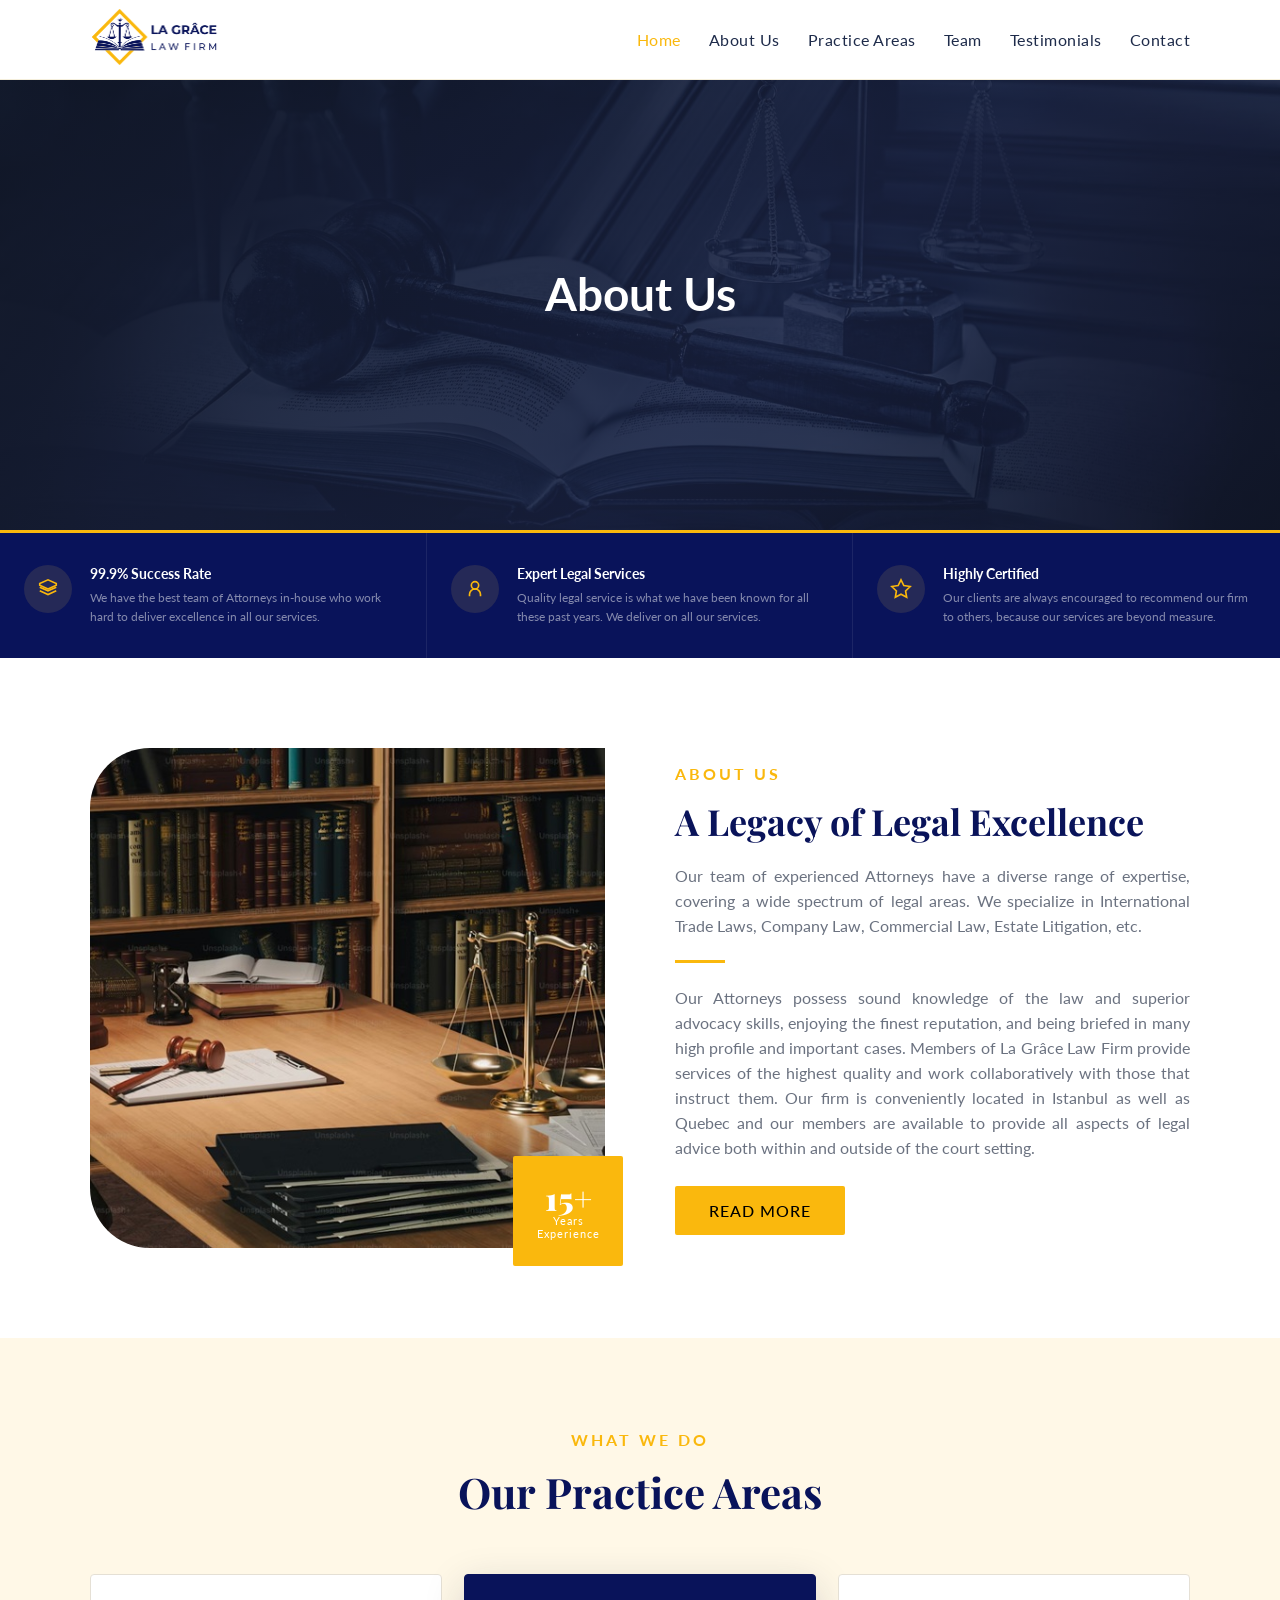
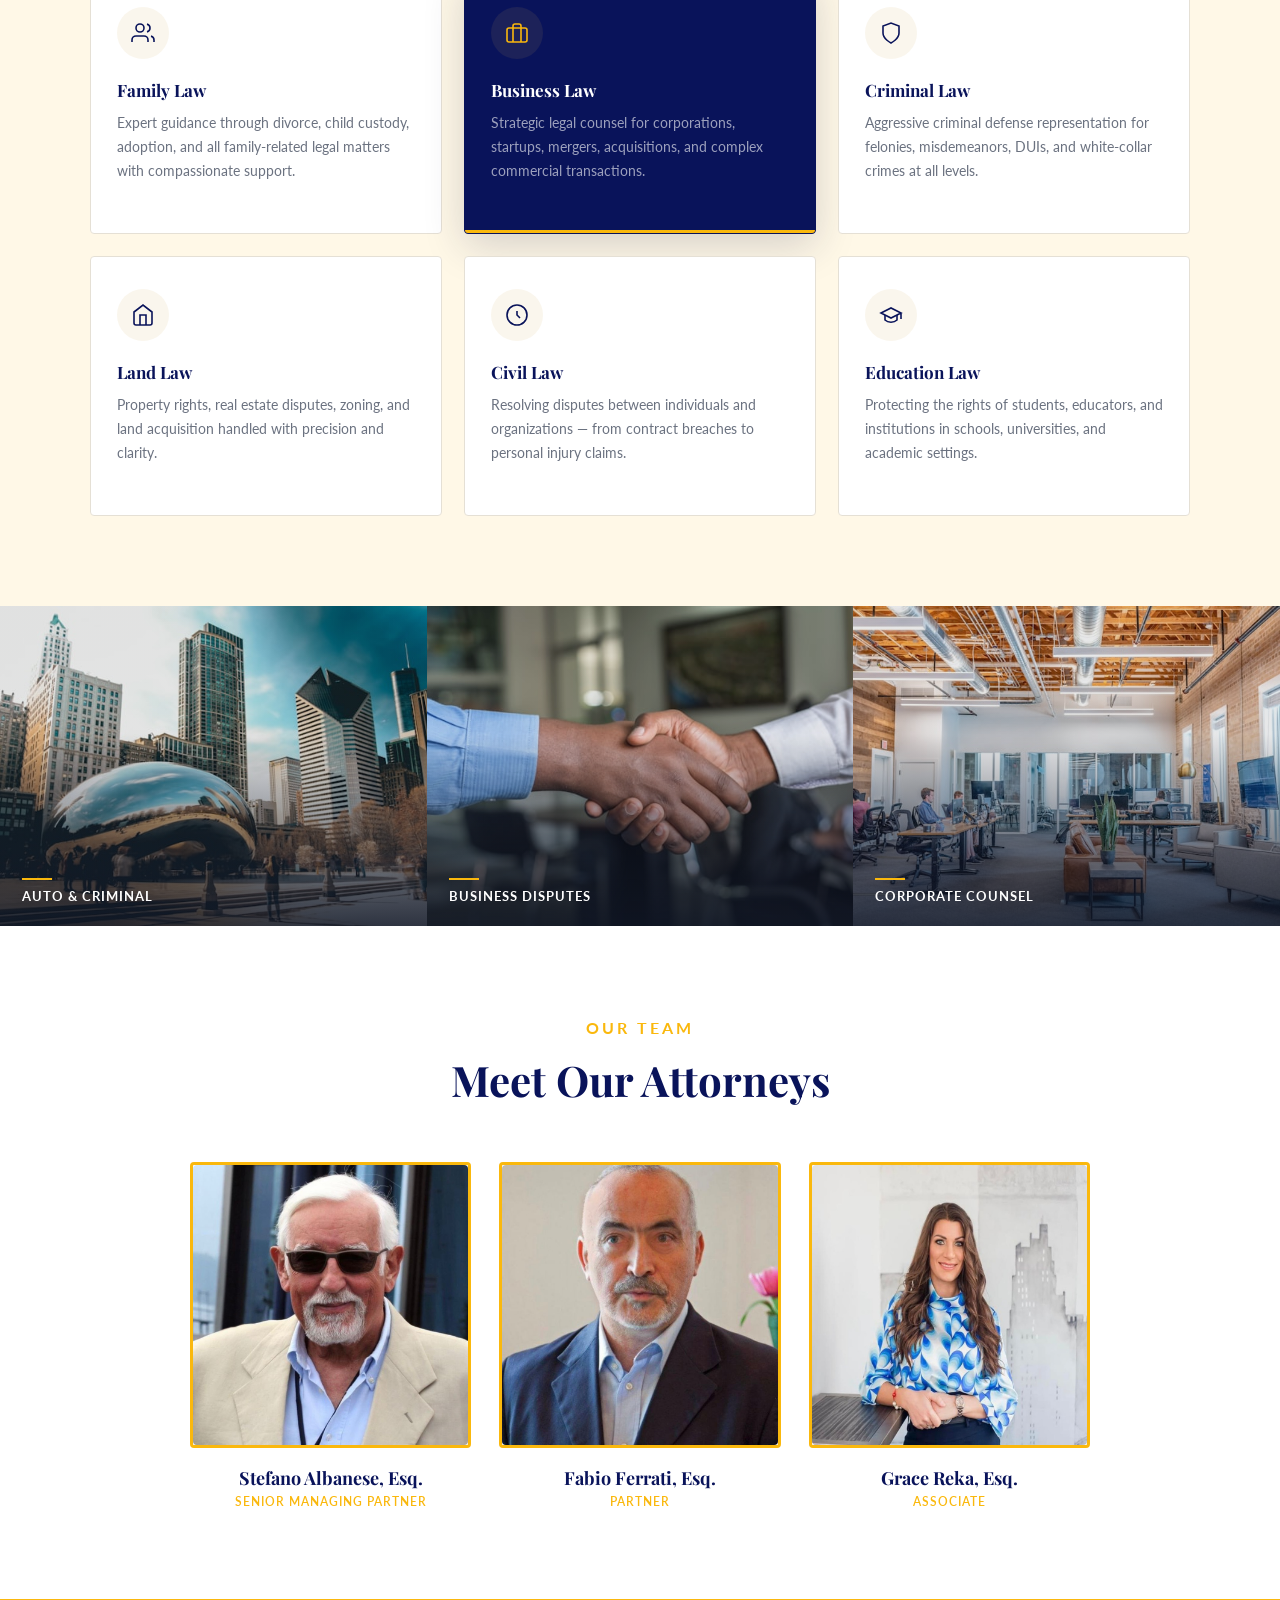
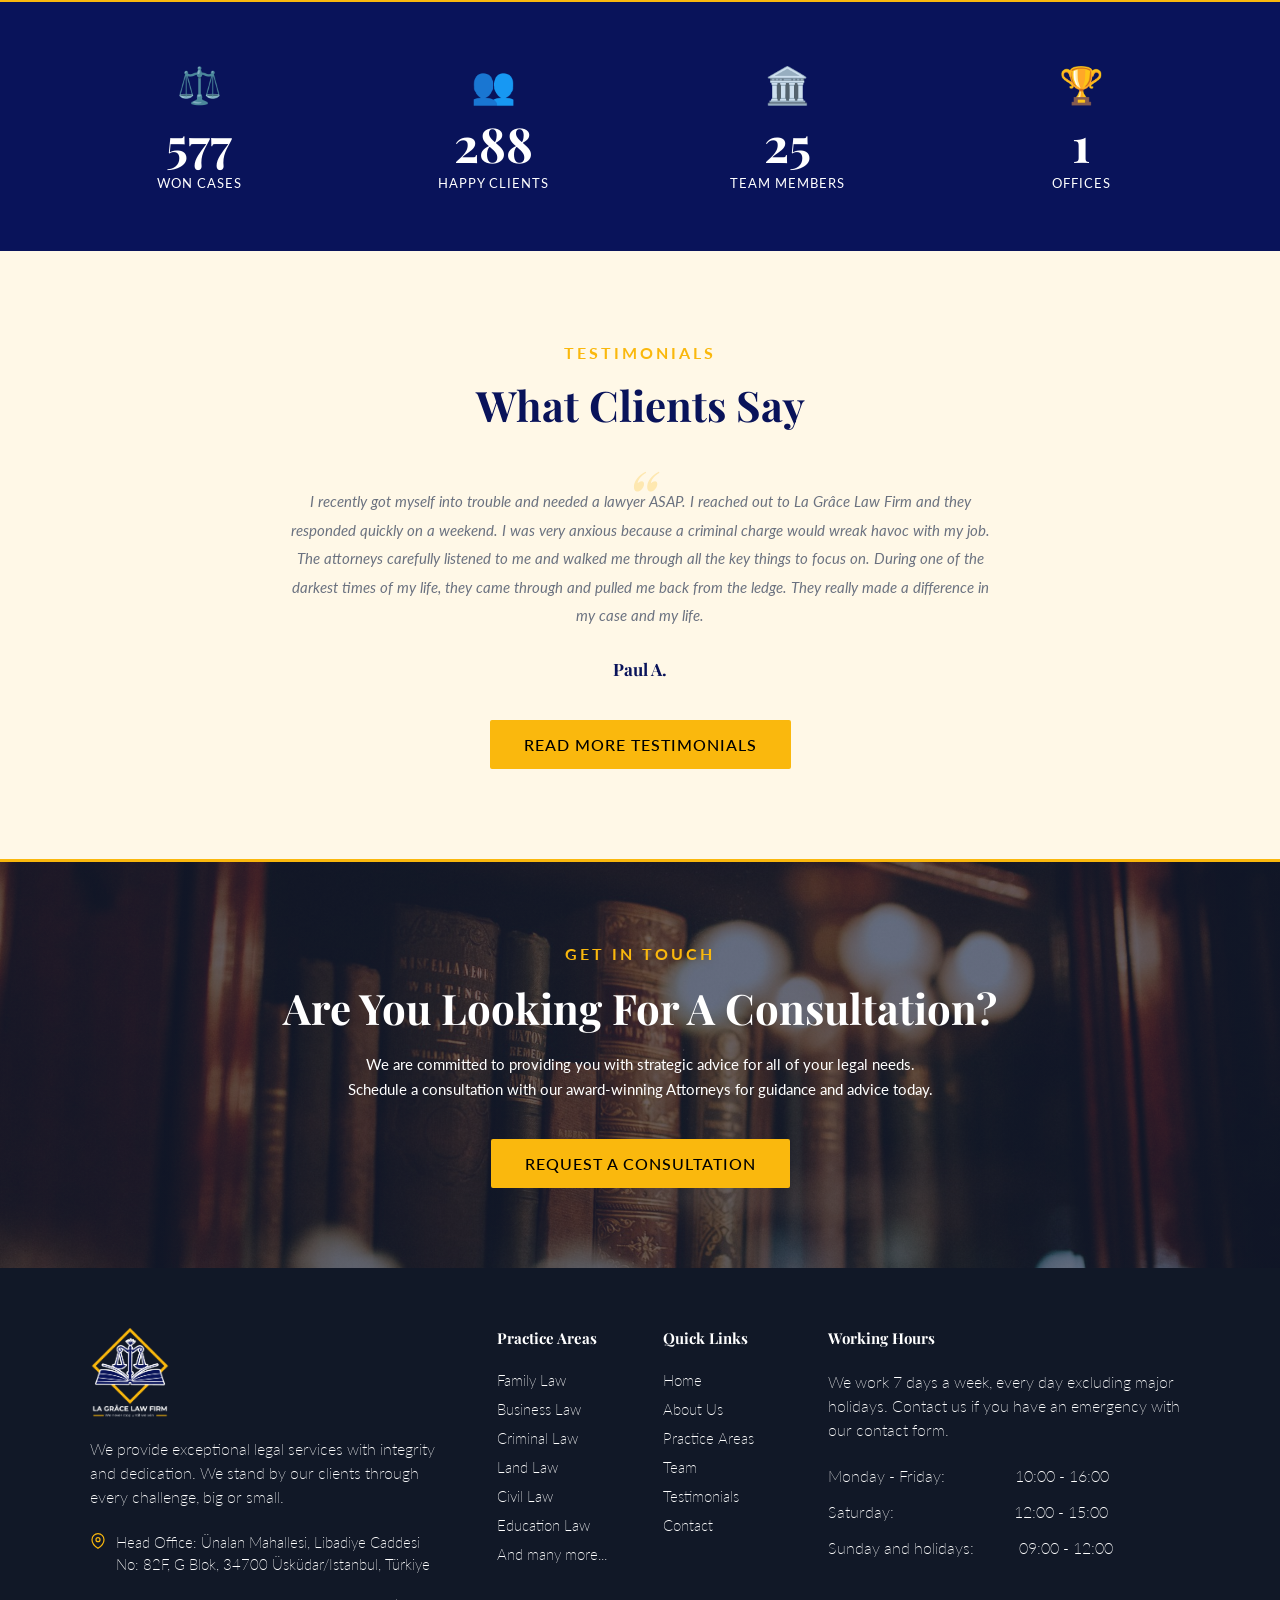
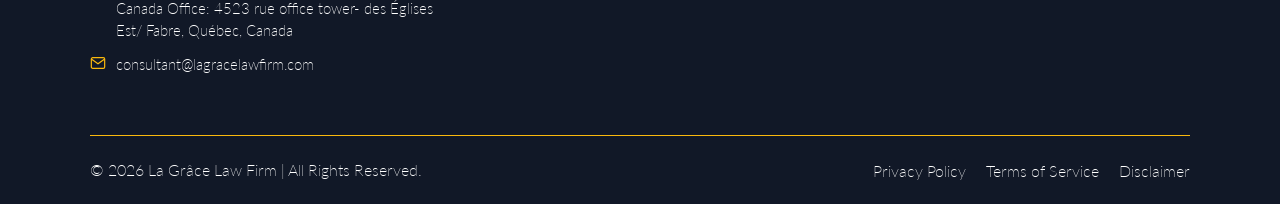
==== about-us.html @ 15c8b980 "Add hero image and title" ====
<!doctype html>
<html lang="en">
  <head>
    <meta charset="UTF-8" />
    <meta name="viewport" content="width=device-width, initial-scale=1.0" />
    <link
      href="https://fonts.googleapis.com/css2?family=Playfair+Display:wght@400;500;600;700&family=Lato:wght@300;400;600;700&display=swap"
      rel="stylesheet"
    />
    <link rel="stylesheet" href="css/style.css" />
    <link rel="icon" href="img/favicon.png" type="image/x-icon" />
    <title>La Grâce Law Firm | Homepage</title>
  </head>
  <body>
    <!-- NAVBAR -->
    <nav id="navbar">
      <div class="nav-logo">
        <img src="img/site_logo.png" alt="" />
      </div>

      <div class="nav-links" id="navLinks">
        <a href="index.html" class="active">Home</a>
        <a href="about-us.html">About Us</a>
        <a href="practice-areas.html">Practice Areas</a>
        <a href="team.html">Team</a>
        <a href="testimonials.html">Testimonials</a>
        <a href="contact.html">Contact</a>
      </div>

      <div class="hamburger" id="hamburger" onclick="toggleNav()">
        <span></span><span></span><span></span>
      </div>
    </nav>

    <!-- HERO -->
    <section class="about-us-hero">
      <div class="hero-content">
        <h1 class="about-us-hero-title">About Us</h1>
      </div>
    </section>

    <!-- STATS BAR -->
    <div class="stats-bar">
      <div class="stat-item">
        <div class="stat-icon">
          <svg viewBox="0 0 24 24">
            <path d="M3 6l9-4 9 4v2l-9 4-9-4V6z" />
            <path d="M3 14l9 4 9-4" />
            <path d="M3 10l9 4 9-4" />
          </svg>
        </div>
        <div>
          <div class="stat-title">99.9% Success Rate</div>
          <div class="stat-desc">
            We have the best team of Attorneys in-house who work hard to deliver
            excellence in all our services.
          </div>
        </div>
      </div>
      <div class="stat-item">
        <div class="stat-icon">
          <svg viewBox="0 0 24 24">
            <circle cx="12" cy="8" r="4" />
            <path d="M6 20v-2a6 6 0 0 1 12 0v2" />
          </svg>
        </div>
        <div>
          <div class="stat-title">Expert Legal Services</div>
          <div class="stat-desc">
            Quality legal service is what we have been known for all these past
            years. We deliver on all our services.
          </div>
        </div>
      </div>
      <div class="stat-item">
        <div class="stat-icon">
          <svg viewBox="0 0 24 24">
            <path
              d="M12 2l3.09 6.26L22 9.27l-5 4.87 1.18 6.88L12 17.77l-6.18 3.25L7 14.14 2 9.27l6.91-1.01L12 2z"
            />
          </svg>
        </div>
        <div>
          <div class="stat-title">Highly Certified</div>
          <div class="stat-desc">
            Our clients are always encouraged to recommend our firm to others,
            because our services are beyond measure.
          </div>
        </div>
      </div>
    </div>

    <!-- ABOUT -->
    <section class="about">
      <div class="about-inner">
        <div class="about-img-wrap">
          <div
            class="about-img"
            style="
              background-image: url(img/homepage_images/1698084059560-9a53de7b816b.jpg);
            "
          ></div>
          <div class="about-badge">
            <span class="about-badge-num">15+</span>
            <span class="about-badge-label">Years<br />Experience</span>
          </div>
        </div>
        <div class="about-text-col">
          <p class="about-pre">About Us</p>
          <h2 class="about-title">A Legacy of Legal Excellence</h2>
          <p class="about-text">
            Our team of experienced Attorneys have a diverse range of expertise,
            covering a wide spectrum of legal areas. We specialize in
            International Trade Laws, Company Law, Commercial Law, Estate
            Litigation, etc.
          </p>
          <div class="about-divider"></div>
          <p class="about-text">
            Our Attorneys possess sound knowledge of the law and superior
            advocacy skills, enjoying the finest reputation, and being briefed
            in many high profile and important cases. Members of La Grâce Law
            Firm provide services of the highest quality and work
            collaboratively with those that instruct them. Our firm is
            conveniently located in Istanbul as well as Quebec and our members
            are available to provide all aspects of legal advice both within and
            outside of the court setting.
          </p>
          <a href="about-us.html" class="btn-gold" style="margin-top: 10px"
            >Read More</a
          >
        </div>
      </div>
    </section>

    <!-- PRACTICE AREAS -->
    <section class="practice" id="practice">
      <div class="section-header">
        <p class="section-pre">What We Do</p>
        <h2 class="section-title">Our Practice Areas</h2>
      </div>
      <div class="practice-grid">
        <div class="practice-card">
          <div class="pc-icon">
            <svg viewBox="0 0 24 24">
              <path d="M17 21v-2a4 4 0 0 0-4-4H5a4 4 0 0 0-4 4v2" />
              <circle cx="9" cy="7" r="4" />
              <path d="M23 21v-2a4 4 0 0 0-3-3.87" />
              <path d="M16 3.13a4 4 0 0 1 0 7.75" />
            </svg>
          </div>
          <div class="pc-title">Family Law</div>
          <div class="pc-desc">
            Expert guidance through divorce, child custody, adoption, and all
            family-related legal matters with compassionate support.
          </div>
          <!-- <a href="#" class="pc-link">Explore →</a> -->
        </div>
        <div class="practice-card active">
          <div class="pc-icon">
            <svg viewBox="0 0 24 24">
              <rect x="2" y="7" width="20" height="14" rx="2" />
              <path d="M16 21V5a2 2 0 0 0-2-2h-4a2 2 0 0 0-2 2v16" />
            </svg>
          </div>
          <div class="pc-title">Business Law</div>
          <div class="pc-desc">
            Strategic legal counsel for corporations, startups, mergers,
            acquisitions, and complex commercial transactions.
          </div>
          <!-- <a href="#" class="pc-link">Explore →</a> -->
        </div>
        <div class="practice-card">
          <div class="pc-icon">
            <svg viewBox="0 0 24 24">
              <path d="M12 22s8-4 8-10V5l-8-3-8 3v7c0 6 8 10 8 10z" />
            </svg>
          </div>
          <div class="pc-title">Criminal Law</div>
          <div class="pc-desc">
            Aggressive criminal defense representation for felonies,
            misdemeanors, DUIs, and white-collar crimes at all levels.
          </div>
          <!-- <a href="#" class="pc-link">Explore →</a> -->
        </div>
        <div class="practice-card">
          <div class="pc-icon">
            <svg viewBox="0 0 24 24">
              <path d="M3 9l9-7 9 7v11a2 2 0 0 1-2 2H5a2 2 0 0 1-2-2z" />
              <polyline points="9 22 9 12 15 12 15 22" />
            </svg>
          </div>
          <div class="pc-title">Land Law</div>
          <div class="pc-desc">
            Property rights, real estate disputes, zoning, and land acquisition
            handled with precision and clarity.
          </div>
          <!-- <a href="#" class="pc-link">Explore →</a> -->
        </div>
        <div class="practice-card">
          <div class="pc-icon">
            <svg viewBox="0 0 24 24">
              <circle cx="12" cy="12" r="10" />
              <path d="M12 8v4l3 3" />
            </svg>
          </div>
          <div class="pc-title">Civil Law</div>
          <div class="pc-desc">
            Resolving disputes between individuals and organizations — from
            contract breaches to personal injury claims.
          </div>
          <!-- <a href="#" class="pc-link">Explore →</a> -->
        </div>
        <div class="practice-card">
          <div class="pc-icon">
            <svg viewBox="0 0 24 24">
              <path d="M22 10v6M2 10l10-5 10 5-10 5z" />
              <path d="M6 12v5c3 3 9 3 12 0v-5" />
            </svg>
          </div>
          <div class="pc-title">Education Law</div>
          <div class="pc-desc">
            Protecting the rights of students, educators, and institutions in
            schools, universities, and academic settings.
          </div>
          <!-- <a href="#" class="pc-link">Explore →</a> -->
        </div>
      </div>
    </section>

    <!-- GALLERY -->
    <div class="gallery">
      <div class="gallery-item">
        <img
          src="img/homepage_images/photo-1494522855154-9297ac14b55f.jpg"
          alt="Car Accident Case"
        />
        <div class="gallery-overlay">
          <div class="gallery-label">Auto & Criminal</div>
        </div>
      </div>
      <div class="gallery-item">
        <img
          src="img/homepage_images/photo-1521791136064-7986c2920216.jpg"
          alt="Business Law"
        />
        <div class="gallery-overlay">
          <div class="gallery-label">Business Disputes</div>
        </div>
      </div>
      <div class="gallery-item">
        <img
          src="img/homepage_images/photo-1556761175-4b46a572b786.jpg"
          alt="Corporate Law"
        />
        <div class="gallery-overlay">
          <div class="gallery-label">Corporate Counsel</div>
        </div>
      </div>
    </div>

    <!-- ATTORNEYS -->
    <section class="attorneys" id="attorneys">
      <div class="section-header">
        <p class="section-pre">Our Team</p>
        <h2 class="section-title">Meet Our Attorneys</h2>
      </div>
      <div class="attorneys-grid">
        <div class="attorney-card featured">
          <div class="attorney-img-wrap">
            <img
              class="attorney-img"
              src="img/team/Stefano Albanese.jpg"
              alt="Stefano Albanese"
            />
            <!-- <div class="attorney-overlay">
              <a href="#" class="soc-btn">f</a>
              <a href="#" class="soc-btn">in</a>
              <a href="#" class="soc-btn">tw</a>
            </div> -->
          </div>
          <div class="attorney-name">Stefano Albanese, Esq.</div>
          <div class="attorney-role">Senior Managing Partner</div>
        </div>
        <div class="attorney-card featured">
          <div class="attorney-img-wrap">
            <img
              class="attorney-img"
              src="img/team/Fabio Ferrati.jpg"
              alt="Fabio Ferrati"
            />
            <!-- <div class="attorney-overlay">
              <a href="#" class="soc-btn">f</a>
              <a href="#" class="soc-btn">in</a>
              <a href="#" class="soc-btn">tw</a>
            </div> -->
          </div>
          <div class="attorney-name">Fabio Ferrati, Esq.</div>
          <div class="attorney-role">Partner</div>
        </div>
        <div class="attorney-card featured">
          <div class="attorney-img-wrap">
            <img
              class="attorney-img"
              src="img/team/Grace Reka.jpg"
              alt="Grace Reka"
            />
            <!-- <div class="attorney-overlay">
              <a href="#" class="soc-btn">f</a>
              <a href="#" class="soc-btn">in</a>
              <a href="#" class="soc-btn">tw</a>
            </div> -->
          </div>
          <div class="attorney-name">Grace Reka, Esq.</div>
          <div class="attorney-role">Associate</div>
        </div>
      </div>
    </section>

    <!-- COUNTERS -->
    <div class="counters" id="counters">
      <div class="counter-item">
        <div class="counter-icon">⚖️</div>
        <div class="counter-num" data-target="1120">0</div>
        <div class="counter-label">Won Cases</div>
      </div>
      <div class="counter-item">
        <div class="counter-icon">👥</div>
        <div class="counter-num" data-target="570">0</div>
        <div class="counter-label">Happy Clients</div>
      </div>
      <div class="counter-item">
        <div class="counter-icon">🏛️</div>
        <div class="counter-num" data-target="50">0</div>
        <div class="counter-label">Team Members</div>
      </div>
      <div class="counter-item">
        <div class="counter-icon">🏆</div>
        <div class="counter-num" data-target="2">0</div>
        <div class="counter-label">Offices</div>
      </div>
    </div>

    <!-- TESTIMONIAL -->
    <section class="testimonial">
      <div class="testimonial-inner">
        <div class="section-header">
          <p class="section-pre">Testimonials</p>
          <h2 class="section-title">What Clients Say</h2>
        </div>
        <!-- <div class="test-avatars">
          <img
            src="https://images.unsplash.com/photo-1534528741775-53994a69daeb?w=100"
            alt=""
          />
          <img
            src="https://images.unsplash.com/photo-1507003211169-0a1dd7228f2d?w=100"
            alt=""
          />
          <img
            src="https://images.unsplash.com/photo-1573496359142-b8d87734a5a2?w=100"
            alt=""
          />
        </div> -->
        <p class="test-text">
          I recently got myself into trouble and needed a lawyer ASAP. I reached
          out to La Grâce Law Firm and they responded quickly on a weekend. I
          was very anxious because a criminal charge would wreak havoc with my
          job. The attorneys carefully listened to me and walked me through all
          the key things to focus on. During one of the darkest times of my
          life, they came through and pulled me back from the ledge. They really
          made a difference in my case and my life.
        </p>
        <div class="test-author">Paul A.</div>
        <!-- <div class="test-role">Client</div> -->
        <div class="hero-btns">
          <a href="testimonials.html" class="btn-gold"
            >Read more testimonials</a
          >
          <!-- <a href="#" class="btn-outline">Watch More</a> -->
        </div>
      </div>
    </section>

    <!-- NEWS -->
    <!-- <section class="news" id="news">
      <div class="section-header">
        <p class="section-pre">Latest</p>
        <h2 class="section-title">News Updates</h2>
      </div>
      <div class="news-grid">
        <div class="news-card">
          <div class="news-img-wrap">
            <img
              class="news-img"
              src="https://images.unsplash.com/photo-1454165804606-c3d57bc86b40?w=600"
              alt="News 1"
            />
          </div>
          <div class="news-body">
            <div class="news-cat">Business Law</div>
            <div class="news-title">We Can Achieve Anything By Hard</div>
            <div class="news-meta">April 3, 2026 &nbsp;·&nbsp; 5 min read</div>
          </div>
        </div>
        <div class="news-card">
          <div class="news-img-wrap">
            <img
              class="news-img"
              src="https://images.unsplash.com/photo-1589391886645-d51941baf7fb?w=600"
              alt="News 2"
            />
          </div>
          <div class="news-body">
            <div class="news-cat">Criminal Law</div>
            <div class="news-title">We Can Achieve Anything By Hard</div>
            <div class="news-meta">March 28, 2026 &nbsp;·&nbsp; 4 min read</div>
          </div>
        </div>
        <div class="news-card">
          <div class="news-img-wrap">
            <img
              class="news-img"
              src="https://images.unsplash.com/photo-1521791136064-7986c2920216?w=600"
              alt="News 3"
            />
          </div>
          <div class="news-body">
            <div class="news-cat">Family Law</div>
            <div class="news-title">We Can Achieve Anything By Hard</div>
            <div class="news-meta">March 20, 2026 &nbsp;·&nbsp; 6 min read</div>
          </div>
        </div>
      </div>
    </section> -->

    <!-- CTA BANNER -->
    <section class="cta-banner">
      <p class="section-pre" style="margin-bottom: 14px">Get In Touch</p>
      <h2 class="cta-title">Are You Looking For A Consultation?</h2>
      <p class="cta-sub">
        We are committed to providing you with strategic advice for all of your
        legal needs. Schedule a consultation with our award-winning Attorneys
        for guidance and advice today.
      </p>
      <a href="contact.html" class="btn-gold">Request a Consultation</a>
    </section>

    <!-- FOOTER -->
    <footer>
      <div class="footer-grid">
        <div class="footer-brand">
          <div class="footer-logo">
            <img src="img/footer-logo.png" alt="Footer Logo" />
          </div>
          <p class="footer-about">
            We provide exceptional legal services with integrity and dedication.
            We stand by our clients through every challenge, big or small.
          </p>
          <div class="footer-contact-item">
            <svg viewBox="0 0 24 24">
              <path d="M21 10c0 7-9 13-9 13s-9-6-9-13a9 9 0 0 1 18 0z" />
              <circle cx="12" cy="10" r="3" />
            </svg>
            <span
              >Head Office: Ünalan Mahallesi, Libadiye Caddesi <br />No: 82F, G
              Blok, 34700 Üsküdar/Istanbul, Türkiye
              <br />
              <br />
              Canada Office: 4523 rue office tower- des Églises <br />Est/
              Fabre, Québec, Canada
            </span>
          </div>
          <!-- <div class="footer-contact-item">
            <svg viewBox="0 0 24 24">
              <path
                d="M22 16.92v3a2 2 0 0 1-2.18 2 19.79 19.79 0 0 1-8.63-3.07A19.5 19.5 0 0 1 4.69 12a19.79 19.79 0 0 1-3.07-8.67A2 2 0 0 1 3.6 1.18h3a2 2 0 0 1 2 1.72 12.84 12.84 0 0 0 .7 2.81 2 2 0 0 1-.45 2.11L8.09 8.91a16 16 0 0 0 6 6l1.27-1.27a2 2 0 0 1 2.11-.45 12.84 12.84 0 0 0 2.81.7A2 2 0 0 1 22 16.92z"
              />
            </svg>
            <span>+1 (800) 555-LEGAL</span>
          </div> -->
          <div class="footer-contact-item">
            <svg viewBox="0 0 24 24">
              <path
                d="M4 4h16c1.1 0 2 .9 2 2v12c0 1.1-.9 2-2 2H4c-1.1 0-2-.9-2-2V6c0-1.1.9-2 2-2z"
              />
              <polyline points="22,6 12,13 2,6" />
            </svg>
            <span>consultant@lagracelawfirm.com</span>
          </div>
        </div>
        <div>
          <div class="footer-col-title">Practice Areas</div>
          <ul class="footer-links">
            <li><a href="#">Family Law</a></li>
            <li><a href="#">Business Law</a></li>
            <li><a href="#">Criminal Law</a></li>
            <li><a href="#">Land Law</a></li>
            <li><a href="#">Civil Law</a></li>
            <li><a href="#">Education Law</a></li>
            <li><a href="#">And many more...</a></li>
          </ul>
        </div>
        <div>
          <div class="footer-col-title">Quick Links</div>
          <ul class="footer-links">
            <li><a href="index.html">Home</a></li>
            <li><a href="about-us.html">About Us</a></li>
            <li><a href="practice-areas.html">Practice Areas</a></li>
            <li><a href="team.html">Team</a></li>
            <li><a href="testimonials.html">Testimonials</a></li>
            <li><a href="contact.html">Contact</a></li>
          </ul>
        </div>
        <div>
          <div class="footer-col-title">Working Hours</div>
          <p class="working-sub">
            We work 7 days a week, every day excluding major holidays. Contact
            us if you have an emergency with our contact form.
          </p>
          <div>
            <div class="working-hours1">
              <p class="working-sub">Monday - Friday:</p>
              <p class="working-sub">10:00 - 16:00</p>
            </div>
            <div class="working-hours2">
              <p class="working-sub">Saturday:</p>
              <p class="working-sub">12:00 - 15:00</p>
            </div>
            <div class="working-hours3">
              <p class="working-sub">Sunday and holidays:</p>
              <p class="working-sub">09:00 - 12:00</p>
            </div>
          </div>

          <!-- <ul class="footer-links">
            <li><a href="#">Latest Articles</a></li>
            <li><a href="#">Press Releases</a></li>
            <li><a href="#">Legal Updates</a></li>
            <li><a href="#">Case Studies</a></li>
            <li><a href="#">Newsletter</a></li>
          </ul> -->
        </div>
      </div>
      <div class="footer-bottom">
        <div class="footer-copy">
          © 2026 La Grâce Law Firm | All Rights Reserved.
        </div>
        <div class="footer-btm-links">
          <a href="#">Privacy Policy</a>
          <a href="#">Terms of Service</a>
          <a href="#">Disclaimer</a>
        </div>
      </div>
    </footer>

    <script src="js/script.js"></script>
  </body>
</html>
---- css/style.css ----
*,
*::before,
*::after {
  box-sizing: border-box;
  margin: 0;
  padding: 0;
}

:root {
  --gold: #fab80d;
  --gold-light: #d4af5a;
  --navy: #09135a;
  --navy-dark: #111827;
  --navy-mid: #1e2b4a;
  --white: #ffffff;
  --light-bg: #fff8e7;
  --text-dark: #000526;
  --text-gray: #6b7280;
  --text-light: #9ca3af;
  --border: #e5e0d5;
}

html {
  scroll-behavior: smooth;
}
body {
  font-family: "Lato", sans-serif;
  color: var(--text-dark);
  background: var(--white);
  overflow-x: hidden;
}

/* ── NAVBAR ── */
nav {
  position: sticky;
  top: 0;
  z-index: 1000;
  background: var(--white);
  display: flex;
  align-items: center;
  justify-content: space-between;
  padding: 0 7%;
  height: 80px;
  border-bottom: 1px solid rgba(201, 168, 76, 0.2);
}
.nav-logo img {
  width: 100%;
  max-width: 130px;
}
/* .nav-logo-icon {
  width: 32px;
  height: 32px;
  border-radius: 50%;
  background: var(--gold);
  display: flex;
  align-items: center;
  justify-content: center;
  font-family: "Playfair Display", serif;
  font-weight: 700;
  color: #fff;
  font-size: 14px;
} */
/* .nav-logo span {
  color: #fff;
  font-size: 18px;
  font-weight: 700;
  letter-spacing: 1px;
  font-family: "Playfair Display", serif;
} */
.nav-links {
  display: flex;
  gap: 28px;
  align-items: center;
}
.nav-links a {
  color: #1e2b4a;
  font-size: 16px;
  line-height: 24px;
  text-decoration: none;
  letter-spacing: 0.5px;
  transition: color 0.2s;
  font-weight: 400;
}
.nav-links a:hover,
.nav-links a.active {
  color: var(--gold);
}
.nav-cta {
  background: var(--gold);
  color: #fff;
  border: none;
  padding: 9px 22px;
  border-radius: 2px;
  font-size: 13px;
  font-weight: 700;
  letter-spacing: 0.8px;
  cursor: pointer;
  transition: background 0.2s;
  font-family: "Lato", sans-serif;
}
.nav-cta:hover {
  background: var(--gold-light);
}
.nav-social {
  display: flex;
  gap: 12px;
}
.nav-social a {
  color: rgba(255, 255, 255, 0.5);
  font-size: 13px;
  text-decoration: none;
  transition: color 0.2s;
}
.nav-social a:hover {
  color: var(--gold);
}
.hamburger {
  display: none;
  flex-direction: column;
  gap: 5px;
  cursor: pointer;
  padding: 4px;
}
.hamburger span {
  display: block;
  width: 22px;
  height: 2px;
  background: #000;
  border-radius: 2px;
  transition: 0.3s;
}

/* ── HERO ── */
.hero {
  position: relative;
  min-height: 88vh;
  background:
    linear-gradient(
      135deg,
      rgba(17, 24, 39, 0.88) 0%,
      rgba(26, 35, 64, 0.82) 60%,
      rgba(17, 24, 39, 0.7) 100%
    ),
    url("/img/homepage_images/photo-1589829545856-d10d557cf95f.jpg")
      center/cover no-repeat;
  display: flex;
  align-items: center;
}
.hero-content {
  max-width: 680px;
  margin: 0 auto;
  text-align: center;
  padding: 60px 5%;
  animation: fadeUp 0.9s ease both;
}
.hero-pre {
  color: var(--gold);
  font-size: 16px;
  letter-spacing: 3px;
  line-height: 24px;
  text-transform: uppercase;
  margin-bottom: 20px;
  font-weight: 700;
}
.hero-title {
  font-family: "Playfair Display", serif;
  font-size: clamp(36px, 8vw, 60px);
  line-height: 76px;
  font-weight: 700;
  color: #fff;
  margin-bottom: 22px;
}
.hero-sub {
  color: var(--white);
  font-size: 16px;
  line-height: 24px;
  margin-bottom: 36px;
}
.hero-btns {
  display: flex;
  gap: 14px;
  justify-content: center;
  flex-wrap: wrap;
}
.btn-gold {
  background: var(--gold);
  color: #000;
  padding: 13px 32px;
  font-size: 16px;
  font-weight: 500;
  letter-spacing: 1px;
  text-transform: uppercase;
  border: 2px solid var(--gold);
  cursor: pointer;
  transition: all 0.25s;
  border-radius: 2px;
  font-family: "Lato", sans-serif;
  text-decoration: none;
  display: inline-block;
}
.btn-gold:hover {
  background: transparent;
  color: var(--gold);
}
.btn-outline {
  background: transparent;
  color: #fff;
  padding: 13px 32px;
  font-size: 13px;
  font-weight: 700;
  letter-spacing: 1px;
  text-transform: uppercase;
  border: 2px solid rgba(255, 255, 255, 0.6);
  cursor: pointer;
  transition: all 0.25s;
  border-radius: 2px;
  font-family: "Lato", sans-serif;
  text-decoration: none;
  display: inline-block;
}
.btn-outline:hover {
  border-color: var(--gold);
  color: var(--gold);
}

/* -- ABOUT US HERO -- */
.about-us-hero {
  position: relative;
  min-height: 50vh;
  background:
    linear-gradient(
      135deg,
      rgba(17, 24, 39, 0.88) 0%,
      rgba(26, 35, 64, 0.82) 60%,
      rgba(17, 24, 39, 0.7) 100%
    ),
    url("/img/homepage_images/about-us-hero.jpg") center/cover no-repeat;
  display: flex;
  align-items: center;
}

.about-us-hero-title {
  font-size: 46px;
  line-height: 52px;
  font-weight: 700;
  color: #fff;
  margin-bottom: 22px;
}

/* ── HERO STATS BAR ── */
.stats-bar {
  background: var(--navy);
  display: grid;
  grid-template-columns: repeat(3, 1fr);
  border-top: 3px solid var(--gold);
}
.stat-item {
  padding: 32px 24px;
  display: flex;
  gap: 18px;
  align-items: flex-start;
  border-right: 1px solid rgba(255, 255, 255, 0.08);
}
.stat-item:last-child {
  border-right: none;
}
.stat-icon {
  width: 48px;
  height: 48px;
  background: rgba(201, 168, 76, 0.15);
  border-radius: 50%;
  display: flex;
  align-items: center;
  justify-content: center;
  flex-shrink: 0;
}
.stat-icon svg {
  width: 22px;
  height: 22px;
  stroke: var(--gold);
  fill: none;
  stroke-width: 1.8;
}
.stat-title {
  color: #fff;
  font-size: 14px;
  font-weight: 700;
  margin-bottom: 6px;
}
.stat-desc {
  color: rgba(255, 255, 255, 0.5);
  font-size: 12px;
  line-height: 1.6;
}

/* ── ABOUT / VOTE SECTION ── */
.about {
  background: #fff;
  padding: 90px 5%;
}
.about-inner {
  max-width: 1100px;
  margin: 0 auto;
  display: grid;
  grid-template-columns: 1fr 1fr;
  gap: 70px;
  align-items: center;
}
.about-img-wrap {
  position: relative;
}
.about-img {
  width: 100%;
  background: url(/img/homepage_images/1698084059560-9a53de7b816b.jpg)
    center/cover no-repeat;
  height: 500px;
  border-radius: 60px 0px 60px 60px;
}
.about-badge {
  position: absolute;
  bottom: -18px;
  right: -18px;
  width: 110px;
  height: 110px;
  background: var(--gold);
  border-radius: 2px;
  display: flex;
  flex-direction: column;
  align-items: center;
  justify-content: center;
  color: #fff;
}
.about-badge-num {
  font-size: 32px;
  font-weight: 900;
  font-family: "Playfair Display", serif;
  line-height: 1;
}
.about-badge-label {
  font-size: 11px;
  letter-spacing: 1px;
  text-align: center;
}
.about-pre {
  color: var(--gold);
  font-size: 16px;
  line-height: 24px;
  letter-spacing: 3px;
  text-transform: uppercase;
  font-weight: 700;
  margin-bottom: 14px;
}
.about-title {
  font-family: "Playfair Display", serif;
  font-size: 36px;
  font-weight: 700;
  color: var(--navy);
  margin-bottom: 20px;
  line-height: 1.2;
}
.about-text {
  color: var(--text-gray);
  font-size: 16px;
  line-height: 25px;
  text-align: justify;
  margin-bottom: 16px;
}
.about-divider {
  width: 50px;
  height: 3px;
  background: var(--gold);
  margin: 22px 0;
}

/* ── PRACTICE AREAS ── */
.practice {
  background: var(--light-bg);
  padding: 90px 5%;
}
.section-header {
  text-align: center;
  margin-bottom: 54px;
}
.section-pre {
  color: var(--gold);
  font-size: 16px;
  line-height: 24px;
  letter-spacing: 3px;
  text-transform: uppercase;
  font-weight: 700;
  margin-bottom: 12px;
}
.section-title {
  font-family: "Playfair Display", serif;
  font-size: clamp(28px, 4vw, 42px);
  font-weight: 700;
  color: var(--navy);
}
.practice-grid {
  max-width: 1100px;
  margin: 0 auto;
  display: grid;
  grid-template-columns: repeat(3, 1fr);
  gap: 22px;
}
.practice-card {
  background: #fff;
  border-radius: 4px;
  padding: 32px 26px;
  border: 1px solid var(--border);
  transition: all 0.3s;
  cursor: pointer;
  position: relative;
  overflow: hidden;
}
.practice-card::before {
  content: "";
  position: absolute;
  bottom: 0;
  left: 0;
  width: 100%;
  height: 3px;
  background: var(--gold);
  transform: scaleX(0);
  transition: transform 0.3s;
  transform-origin: left;
}
.practice-card:hover::before,
.practice-card.active::before {
  transform: scaleX(1);
}
.practice-card:hover,
.practice-card.active {
  background: var(--navy);
  border-color: var(--navy);
  box-shadow: 0 12px 40px rgba(26, 35, 64, 0.18);
  transform: translateY(-4px);
}
.practice-card:hover .pc-title,
.practice-card.active .pc-title {
  color: #fff;
}
.practice-card:hover .pc-desc,
.practice-card.active .pc-desc {
  color: rgba(255, 255, 255, 0.6);
}
.practice-card:hover .pc-icon svg,
.practice-card.active .pc-icon svg {
  stroke: var(--gold);
}
.practice-card:hover .pc-link,
.practice-card.active .pc-link {
  color: var(--gold);
}
.pc-icon {
  width: 52px;
  height: 52px;
  background: rgba(201, 168, 76, 0.1);
  border-radius: 50%;
  display: flex;
  align-items: center;
  justify-content: center;
  margin-bottom: 20px;
}
.pc-icon svg {
  width: 24px;
  height: 24px;
  stroke: var(--navy);
  fill: none;
  stroke-width: 1.6;
  transition: stroke 0.3s;
}
.pc-title {
  font-family: "Playfair Display", serif;
  font-size: 17px;
  font-weight: 700;
  color: var(--navy);
  margin-bottom: 10px;
  transition: color 0.3s;
}
.pc-desc {
  color: var(--text-gray);
  font-size: 14px;
  line-height: 24px;
  margin-bottom: 18px;
  transition: color 0.3s;
}
.pc-link {
  color: var(--gold);
  font-size: 12px;
  font-weight: 700;
  letter-spacing: 1px;
  text-transform: uppercase;
  text-decoration: none;
}

/* ── CASE GALLERY ── */
.gallery {
  display: grid;
  grid-template-columns: repeat(3, 1fr);
  max-height: 320px;
}
.gallery-item {
  position: relative;
  overflow: hidden;
  cursor: pointer;
  height: 320px;
}
.gallery-item img {
  width: 100%;
  height: 100%;
  object-fit: cover;
  transition: transform 0.4s;
  display: block;
}
.gallery-item:hover img {
  transform: scale(1.06);
}
.gallery-overlay {
  position: absolute;
  inset: 0;
  background: linear-gradient(
    to top,
    rgba(17, 24, 39, 0.85) 0%,
    rgba(17, 24, 39, 0.1) 60%
  );
  display: flex;
  align-items: flex-end;
  padding: 22px;
}
.gallery-label {
  color: #fff;
  font-size: 13px;
  font-weight: 700;
  letter-spacing: 1px;
  text-transform: uppercase;
}
.gallery-label::before {
  content: "";
  display: block;
  width: 30px;
  height: 2px;
  background: var(--gold);
  margin-bottom: 8px;
}

/* ── ATTORNEYS ── */
.attorneys {
  padding: 90px 5%;
  background: #fff;
}
.attorneys-grid {
  max-width: 900px;
  margin: 0 auto;
  display: grid;
  grid-template-columns: repeat(3, 1fr);
  gap: 28px;
}
.attorney-card {
  text-align: center;
  cursor: pointer;
}
.attorney-img-wrap {
  position: relative;
  overflow: hidden;
  border-radius: 4px;
  margin-bottom: 18px;
}
.attorney-img {
  width: 100%;
  height: 280px;
  object-fit: cover;
  display: block;
  transition: transform 0.4s;
  border-radius: 4px;
}
.attorney-card:hover .attorney-img {
  transform: scale(1.05);
}
/* .attorney-overlay {
  position: absolute;
  inset: 0;
  background: linear-gradient(
    to top,
    rgba(26, 35, 64, 0.7) 0%,
    transparent 60%
  );
  opacity: 0;
  transition: opacity 0.3s;
  display: flex;
  align-items: flex-end;
  justify-content: center;
  padding-bottom: 18px;
  gap: 12px;
} */
.attorney-card:hover .attorney-overlay {
  opacity: 1;
}
.soc-btn {
  width: 34px;
  height: 34px;
  border-radius: 50%;
  background: var(--gold);
  display: flex;
  align-items: center;
  justify-content: center;
  color: #fff;
  font-size: 13px;
  text-decoration: none;
  transition: background 0.2s;
}
.soc-btn:hover {
  background: #fff;
  color: var(--navy);
}
.attorney-name {
  font-family: "Playfair Display", serif;
  font-size: 18px;
  font-weight: 700;
  color: var(--navy);
  margin-bottom: 4px;
}
.attorney-role {
  color: var(--gold);
  font-size: 12px;
  letter-spacing: 1px;
  text-transform: uppercase;
  font-weight: 600;
}
.attorney-card.featured .attorney-name {
  color: var(--navy);
}
.attorney-card.featured .attorney-img-wrap {
  border: 3px solid var(--gold);
}

/* ── COUNTERS ── */
.counters {
  background: var(--navy);
  padding: 60px 5%;
  display: grid;
  grid-template-columns: repeat(4, 1fr);
  gap: 24px;
  text-align: center;
  border-top: 3px solid var(--gold);
}
.counter-item {
}
.counter-icon {
  font-size: 36px;
  color: var(--gold);
  margin-bottom: 12px;
}
.counter-num {
  font-family: "Playfair Display", serif;
  font-size: 48px;
  font-weight: 700;
  color: #fff;
  line-height: 1;
  margin-bottom: 8px;
}
.counter-label {
  color: var(--white);
  font-size: 13px;
  letter-spacing: 1px;
  text-transform: uppercase;
}

/* ── TESTIMONIAL ── */
.testimonial {
  padding: 90px 5%;
  background: var(--light-bg);
}
.testimonial-inner {
  max-width: 700px;
  margin: 0 auto;
  text-align: center;
}
.test-avatars {
  display: flex;
  justify-content: center;
  margin-bottom: 28px;
}
.test-avatars img {
  width: 52px;
  height: 52px;
  border-radius: 50%;
  border: 3px solid #fff;
  object-fit: cover;
  margin: 0 -8px;
}
.test-text {
  color: var(--text-gray);
  font-size: 15px;
  line-height: 1.9;
  font-style: italic;
  margin-bottom: 28px;
  position: relative;
}
.test-text::before {
  content: "\201C";
  font-family: "Playfair Display", serif;
  font-size: 80px;
  color: var(--gold);
  opacity: 0.25;
  position: absolute;
  top: -30px;
  left: 50%;
  transform: translateX(-50%);
  line-height: 1;
}
.test-author {
  font-family: "Playfair Display", serif;
  font-size: 17px;
  font-weight: 700;
  color: var(--navy);
  padding-bottom: 40px;
}
.test-role {
  color: var(--gold);
  font-size: 12px;
  letter-spacing: 1px;
  text-transform: uppercase;
}

/* ── NEWS ── */
/* .news {
  padding: 90px 5%;
  background: #fff;
}
.news-grid {
  max-width: 1100px;
  margin: 0 auto;
  display: grid;
  grid-template-columns: repeat(3, 1fr);
  gap: 28px;
}
.news-card {
  border-radius: 4px;
  overflow: hidden;
  border: 1px solid var(--border);
  transition: box-shadow 0.3s;
}
.news-card:hover {
  box-shadow: 0 10px 40px rgba(26, 35, 64, 0.12);
}
.news-img {
  width: 100%;
  height: 200px;
  object-fit: cover;
  display: block;
  transition: transform 0.4s;
}
.news-card:hover .news-img {
  transform: scale(1.04);
}
.news-img-wrap {
  overflow: hidden;
}
.news-body {
  padding: 22px 20px;
}
.news-cat {
  color: var(--gold);
  font-size: 11px;
  font-weight: 700;
  letter-spacing: 2px;
  text-transform: uppercase;
  margin-bottom: 10px;
}
.news-title {
  font-family: "Playfair Display", serif;
  font-size: 16px;
  font-weight: 700;
  color: var(--navy);
  margin-bottom: 10px;
  line-height: 1.4;
}
.news-meta {
  color: var(--text-light);
  font-size: 12px;
} */

/* ── CTA BANNER ── */
.cta-banner {
  background:
    linear-gradient(
      135deg,
      rgba(17, 24, 39, 0.92) 0%,
      rgba(26, 35, 64, 0.6) 0%
    ),
    url("/img/homepage_images/photo-137682609173902hg.jpg") center/cover
      no-repeat;
  padding: 80px 5%;
  text-align: center;
  border-top: 3px solid var(--gold);
}
.cta-title {
  font-family: "Playfair Display", serif;
  font-size: clamp(26px, 4vw, 42px);
  font-weight: 700;
  color: #fff;
  margin-bottom: 16px;
}
.cta-sub {
  color: var(--white);
  font-size: 15px;
  line-height: 1.7;
  max-width: 590px;
  margin: 0 auto 36px;
}

/* ── FOOTER ── */
footer {
  background: var(--navy-dark);
  padding: 60px 5% 0;
}
.footer-grid {
  max-width: 1100px;
  margin: 0 auto;
  display: grid;
  grid-template-columns: 3fr 1fr 1fr 3fr;
  gap: 45px;
  padding-bottom: 48px;
  border-bottom: 1.3px solid var(--gold);
}
.footer-brand {
}
.footer-logo img {
  width: 100%;
  max-width: 80px;
  display: flex;
  align-items: center;
  gap: 8px;
  margin-bottom: 18px;
}
/* .footer-logo-icon {
  width: 34px;
  height: 34px;
  border-radius: 50%;
  background: var(--gold);
  display: flex;
  align-items: center;
  justify-content: center;
  font-family: "Playfair Display", serif;
  font-weight: 700;
  color: #fff;
  font-size: 14px;
} */
/* .footer-logo span {
  color: #fff;
  font-size: 18px;
  font-weight: 700;
  font-family: "Playfair Display", serif;
} */
.footer-about {
  color: var(--white);
  font-size: 16px;
  line-height: 24px;
  margin-bottom: 22px;
  font-weight: 200;
}
.footer-contact-item {
  display: flex;
  gap: 10px;
  align-items: flex-start;
  margin-bottom: 12px;
}
.footer-contact-item svg {
  width: 16px;
  height: 16px;
  stroke: var(--gold);
  fill: none;
  stroke-width: 1.8;
  flex-shrink: 0;
  margin-top: 2px;
}
.footer-contact-item span {
  color: var(--white);
  font-size: 15px;
  line-height: 22px;
  font-weight: 200;
}
.footer-col-title {
  color: #fff;
  font-size: 15px;
  font-weight: 700;
  font-family: "Playfair Display", serif;
  margin-bottom: 22px;
}
.working-sub {
  color: var(--white);
  font-size: 16px;
  line-height: 24px;
  font-weight: 200;
}
.working-hours1 {
  display: flex;
  gap: 70px;
  padding-top: 22px;
}
.working-hours2 {
  display: flex;
  gap: 120px;
  padding-top: 12px;
}
.working-hours3 {
  display: flex;
  gap: 45px;
  padding-top: 12px;
}
.footer-links {
  list-style: none;
}
.footer-links li {
  margin-bottom: 10px;
}
.footer-links a {
  color: var(--white);
  font-size: 15px;
  text-decoration: none;
  transition: color 0.2s;
  font-weight: 200;
}
.footer-links a:hover {
  color: var(--gold);
}
.footer-bottom {
  max-width: 1100px;
  margin: 0 auto;
  padding: 22px 0;
  display: flex;
  justify-content: space-between;
  align-items: center;
  flex-wrap: wrap;
  gap: 12px;
}
.footer-copy {
  color: var(--white);
  font-size: 16px;
  line-height: 24px;
  font-weight: 200;
}
.footer-btm-links {
  display: flex;
  gap: 20px;
}
.footer-btm-links a {
  color: var(--white);
  font-size: 16px;
  font-weight: 200;
  text-decoration: none;
  transition: color 0.2s;
}
.footer-btm-links a:hover {
  color: var(--gold);
}

/* ── ANIMATIONS ── */
@keyframes fadeUp {
  from {
    opacity: 0;
    transform: translateY(30px);
  }
  to {
    opacity: 1;
    transform: translateY(0);
  }
}

/* ── RESPONSIVE ── */
@media (max-width: 1024px) {
  .counters {
    grid-template-columns: repeat(2, 1fr);
  }
  .footer-grid {
    grid-template-columns: 1fr 1fr;
  }
}

@media (max-width: 768px) {
  .nav-links,
  .nav-cta,
  .nav-social {
    display: none;
  }
  .hamburger {
    display: flex;
  }
  nav.open .nav-links {
    display: flex;
    flex-direction: column;
    position: absolute;
    top: 80px;
    left: 0;
    right: 0;
    background: var(--navy);
    padding: 20px 5%;
    gap: 18px;
  }
  .nav-links a {
    color: #fff;
  }
  nav.open .nav-cta {
    display: block;
    margin: 0 5% 16px;
    text-align: center;
  }
  .hero-title {
    line-height: 75px;
  }
  .stats-bar {
    grid-template-columns: 1fr;
  }
  .stat-item {
    border-right: none;
    border-bottom: 1px solid rgba(255, 255, 255, 0.08);
  }
  .about-inner {
    grid-template-columns: 1fr;
    gap: 40px;
  }
  .about-img {
    height: 500px;
  }
  .about-badge {
    right: 0;
  }
  .practice-grid {
    grid-template-columns: 1fr 1fr;
  }
  .gallery {
    grid-template-columns: 1fr;
    max-height: none;
  }
  .gallery-item {
    height: 220px;
  }
  .attorneys-grid {
    grid-template-columns: 1fr 1fr;
  }
  .news-grid {
    grid-template-columns: 1fr;
  }
  .footer-grid {
    grid-template-columns: 1fr;
    gap: 32px;
  }
  .footer-bottom {
    flex-direction: column;
    text-align: center;
  }
}

@media (max-width: 480px) {
  .hero-title {
    line-height: 55px;
  }
  .hero-sub {
    font-size: 15px;
  }
  .about-img {
    height: 500px;
  }
  .about-title {
    font-size: 32px;
    line-height: 40px;
  }
  .practice-grid {
    grid-template-columns: 1fr;
  }
  .attorneys-grid {
    grid-template-columns: 1fr;
  }
  .counters {
    grid-template-columns: repeat(2, 1fr);
  }
  .hero-btns {
    flex-direction: column;
    align-items: center;
  }
}

/* ── COUNTER ANIMATION ── */
.counter-num {
  transition: all 0.3s;
}
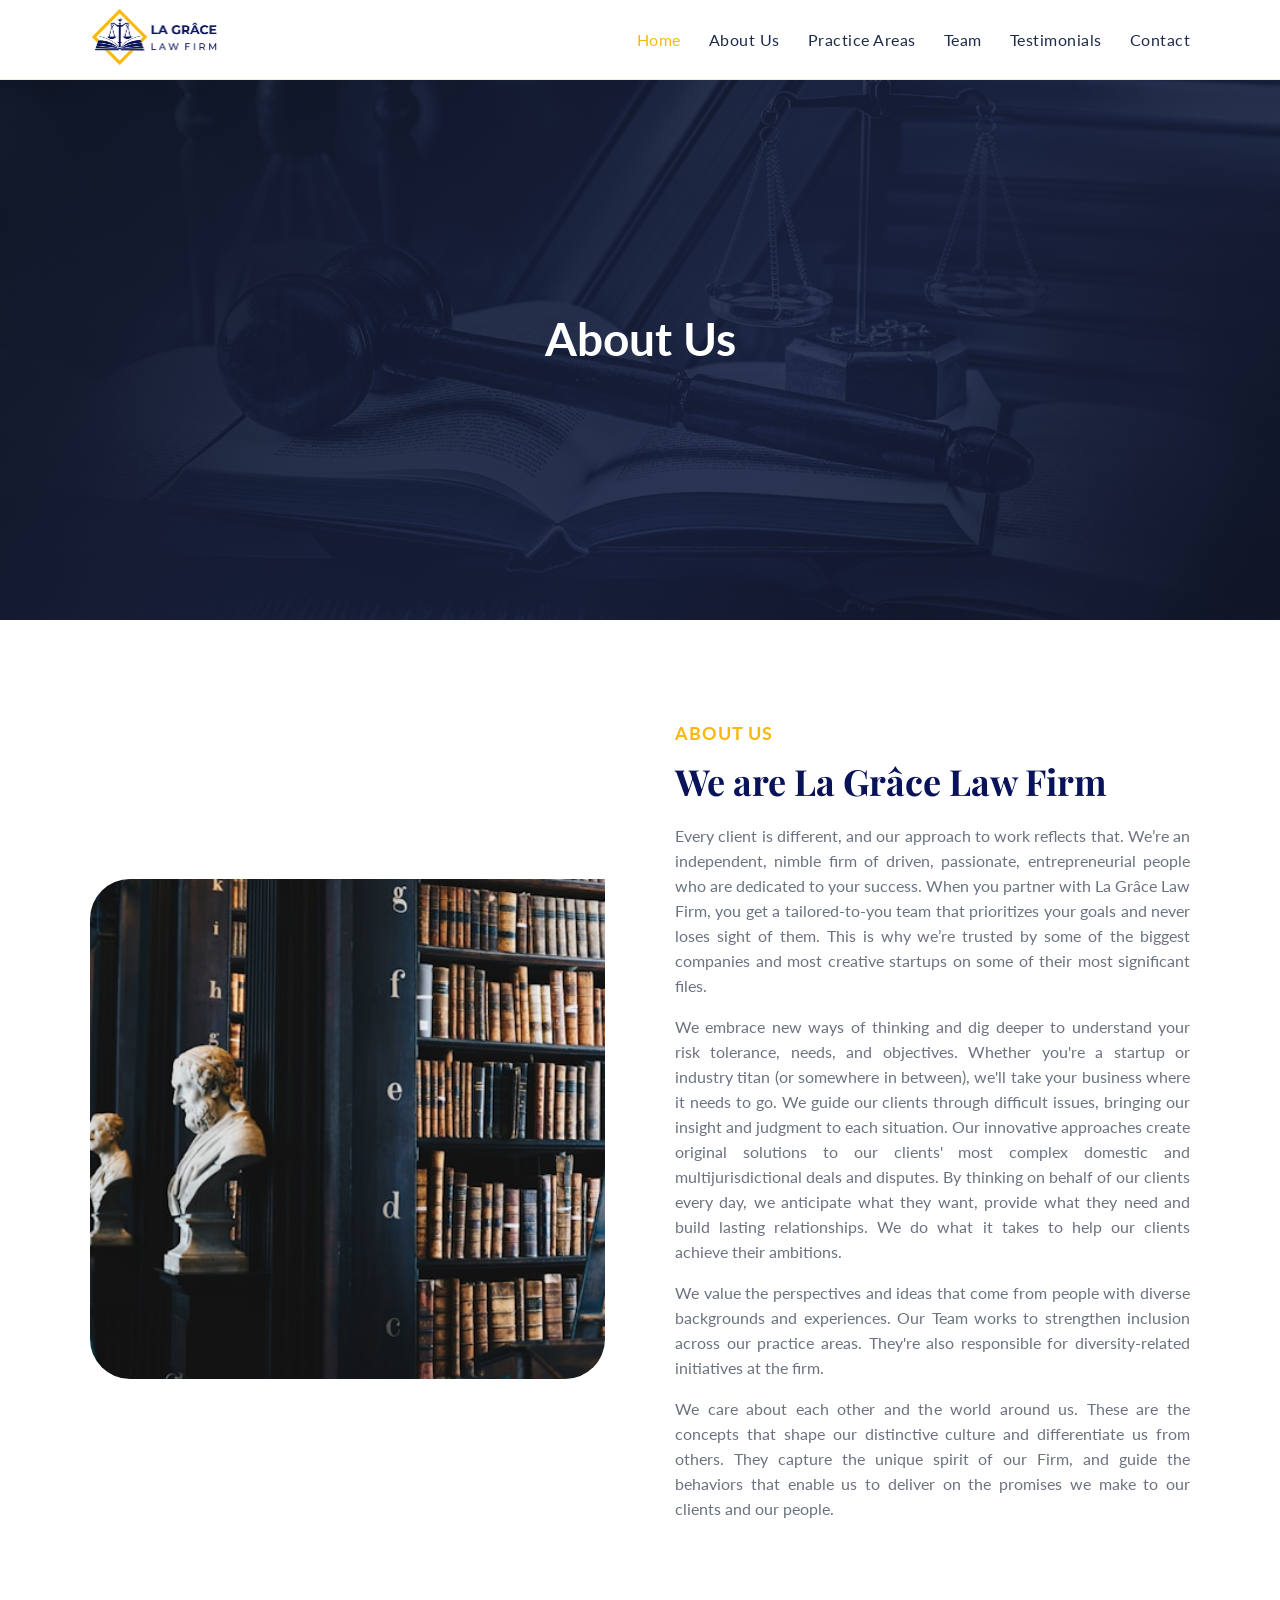
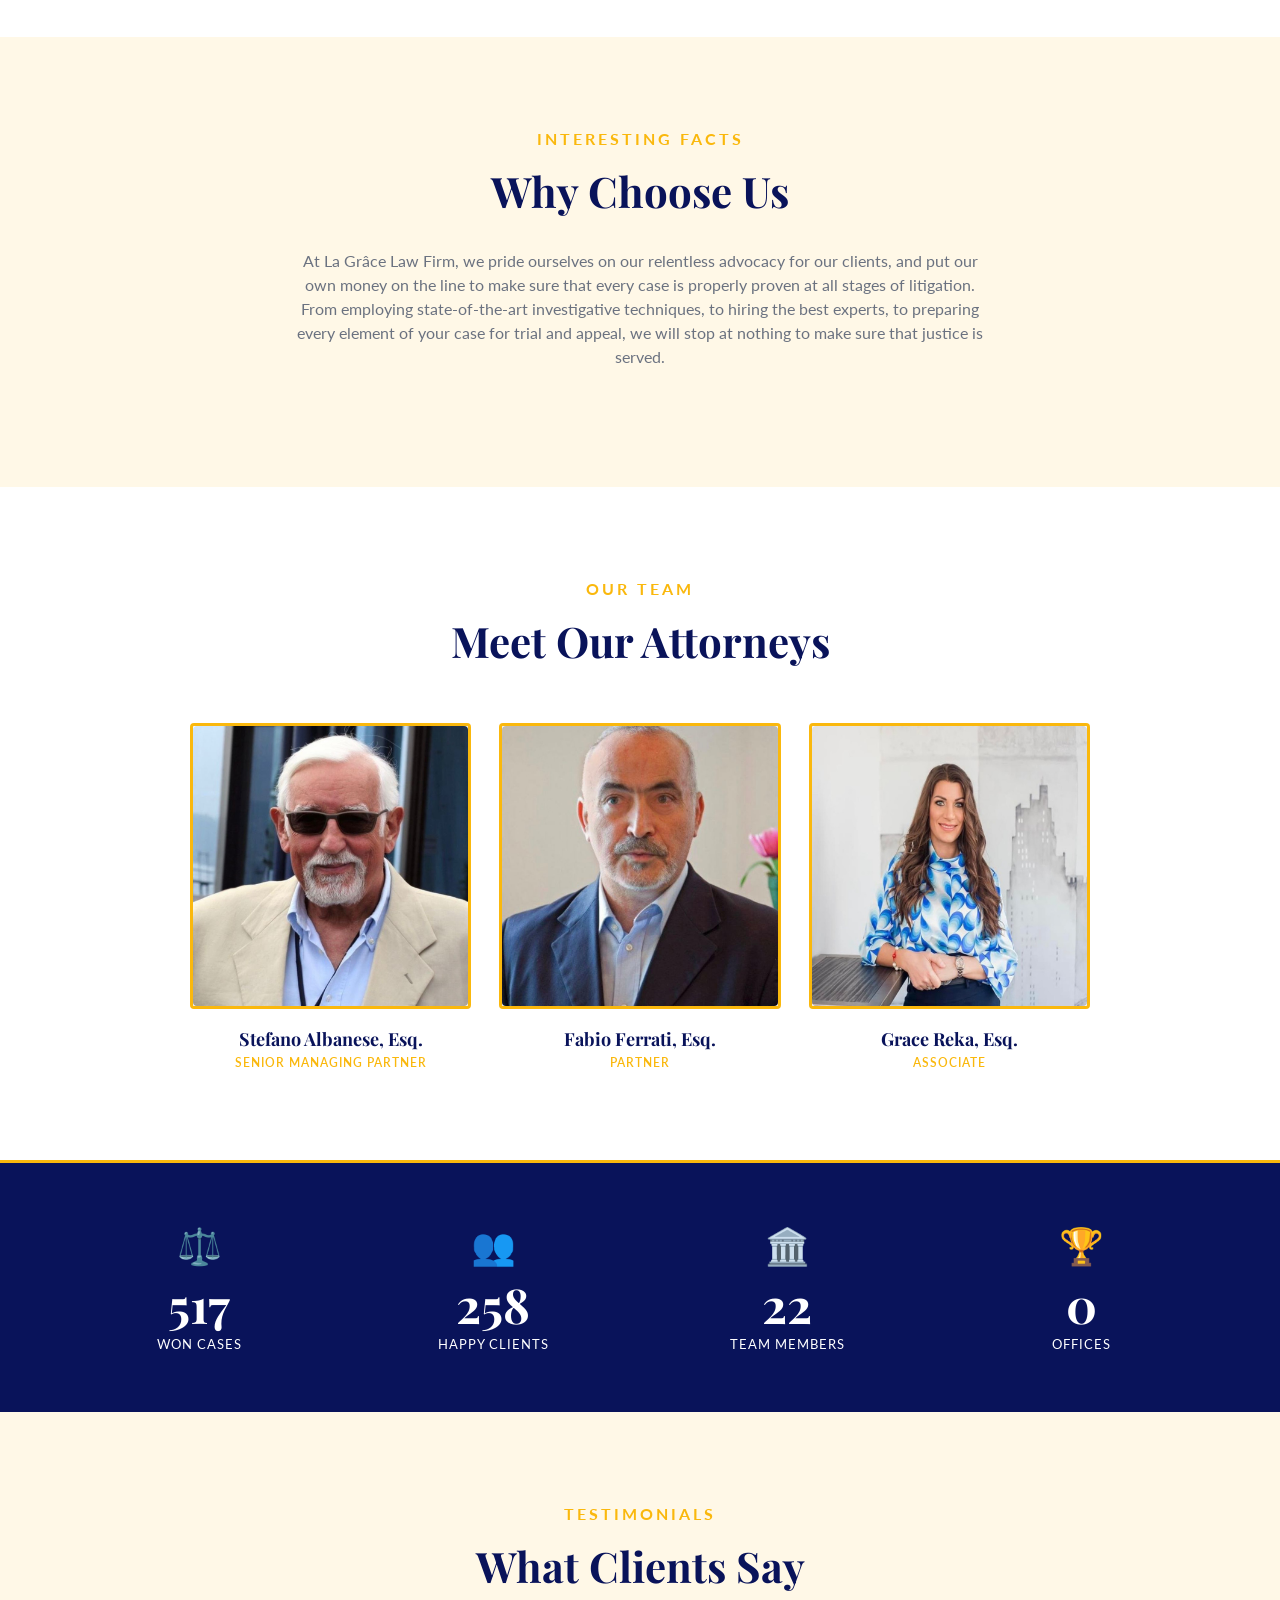
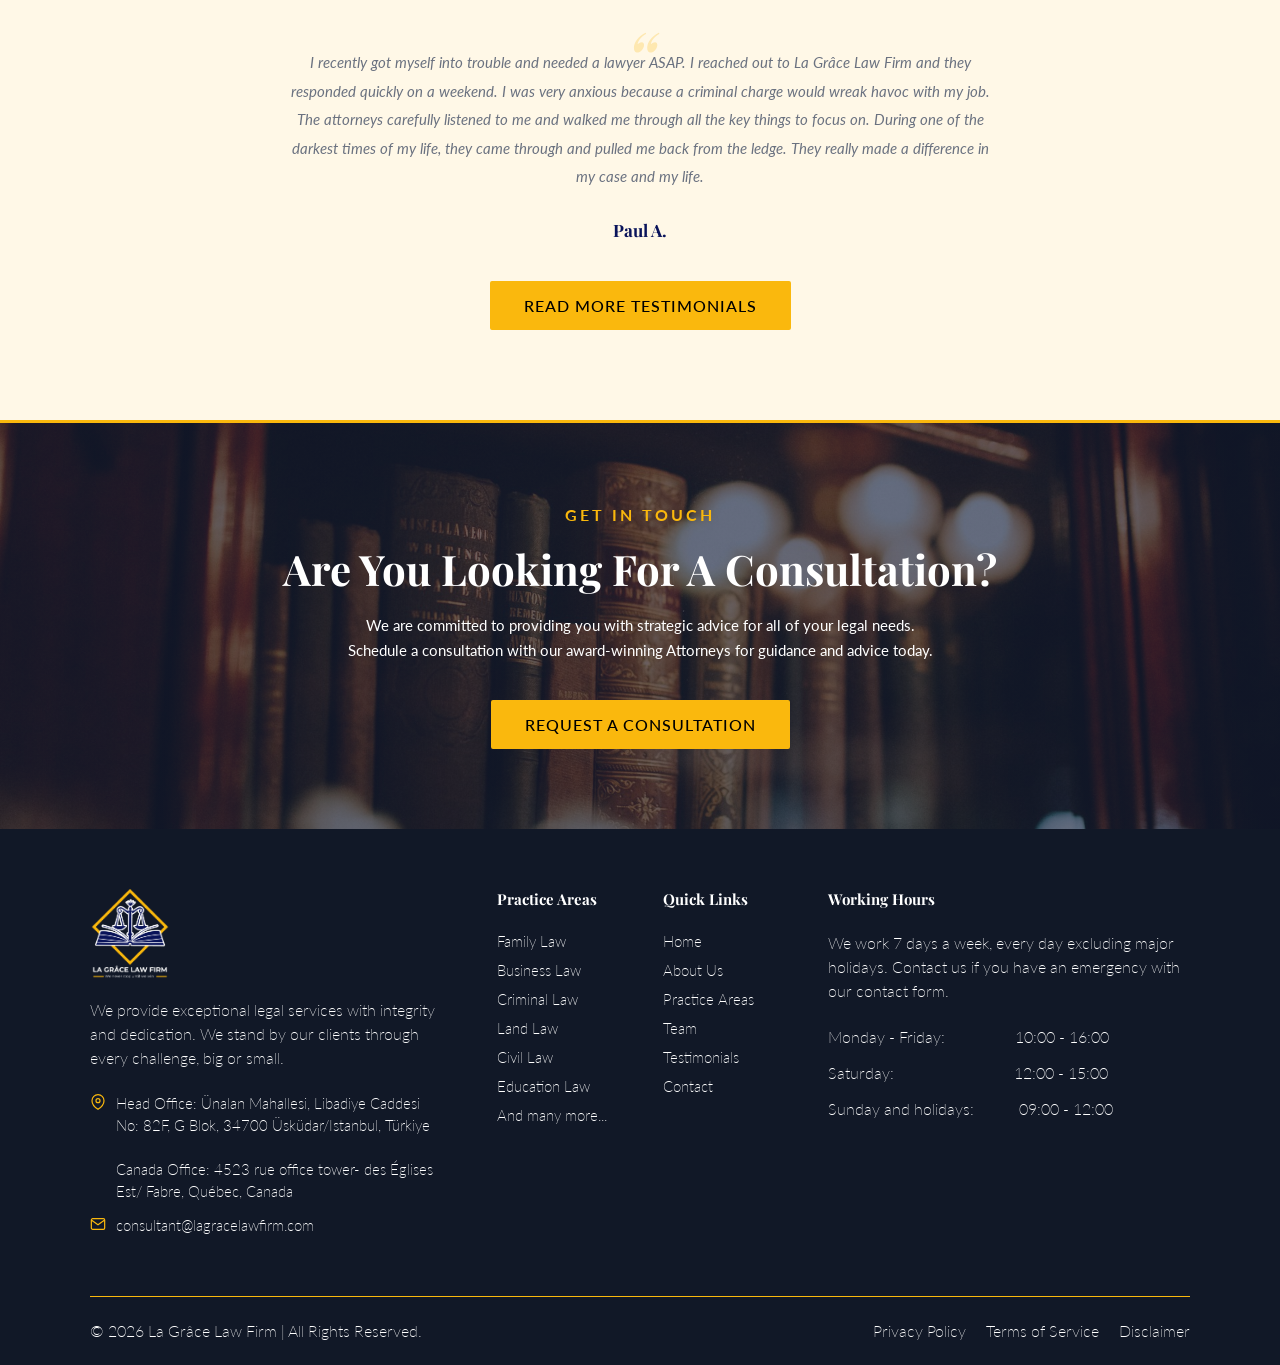
==== commit aba9affa: "Add why choose us section" ====
--- a/about-us.html
+++ b/about-us.html
@@ -39,224 +39,70 @@
       </div>
     </section>
 
-    <!-- STATS BAR -->
-    <div class="stats-bar">
-      <div class="stat-item">
-        <div class="stat-icon">
-          <svg viewBox="0 0 24 24">
-            <path d="M3 6l9-4 9 4v2l-9 4-9-4V6z" />
-            <path d="M3 14l9 4 9-4" />
-            <path d="M3 10l9 4 9-4" />
-          </svg>
-        </div>
-        <div>
-          <div class="stat-title">99.9% Success Rate</div>
-          <div class="stat-desc">
-            We have the best team of Attorneys in-house who work hard to deliver
-            excellence in all our services.
-          </div>
-        </div>
-      </div>
-      <div class="stat-item">
-        <div class="stat-icon">
-          <svg viewBox="0 0 24 24">
-            <circle cx="12" cy="8" r="4" />
-            <path d="M6 20v-2a6 6 0 0 1 12 0v2" />
-          </svg>
-        </div>
-        <div>
-          <div class="stat-title">Expert Legal Services</div>
-          <div class="stat-desc">
-            Quality legal service is what we have been known for all these past
-            years. We deliver on all our services.
-          </div>
-        </div>
-      </div>
-      <div class="stat-item">
-        <div class="stat-icon">
-          <svg viewBox="0 0 24 24">
-            <path
-              d="M12 2l3.09 6.26L22 9.27l-5 4.87 1.18 6.88L12 17.77l-6.18 3.25L7 14.14 2 9.27l6.91-1.01L12 2z"
-            />
-          </svg>
-        </div>
-        <div>
-          <div class="stat-title">Highly Certified</div>
-          <div class="stat-desc">
-            Our clients are always encouraged to recommend our firm to others,
-            because our services are beyond measure.
-          </div>
-        </div>
-      </div>
-    </div>
-
     <!-- ABOUT -->
-    <section class="about">
-      <div class="about-inner">
-        <div class="about-img-wrap">
-          <div
-            class="about-img"
-            style="
-              background-image: url(img/homepage_images/1698084059560-9a53de7b816b.jpg);
-            "
-          ></div>
-          <div class="about-badge">
-            <span class="about-badge-num">15+</span>
-            <span class="about-badge-label">Years<br />Experience</span>
-          </div>
+    <section class="about-us">
+      <div class="about-us-inner">
+        <div class="about-us-img-wrap">
+          <div class="about-us-img"></div>
         </div>
         <div class="about-text-col">
-          <p class="about-pre">About Us</p>
-          <h2 class="about-title">A Legacy of Legal Excellence</h2>
-          <p class="about-text">
-            Our team of experienced Attorneys have a diverse range of expertise,
-            covering a wide spectrum of legal areas. We specialize in
-            International Trade Laws, Company Law, Commercial Law, Estate
-            Litigation, etc.
-          </p>
-          <div class="about-divider"></div>
-          <p class="about-text">
-            Our Attorneys possess sound knowledge of the law and superior
-            advocacy skills, enjoying the finest reputation, and being briefed
-            in many high profile and important cases. Members of La Grâce Law
-            Firm provide services of the highest quality and work
-            collaboratively with those that instruct them. Our firm is
-            conveniently located in Istanbul as well as Quebec and our members
-            are available to provide all aspects of legal advice both within and
-            outside of the court setting.
-          </p>
-          <a href="about-us.html" class="btn-gold" style="margin-top: 10px"
-            >Read More</a
-          >
-        </div>
-      </div>
-    </section>
-
-    <!-- PRACTICE AREAS -->
-    <section class="practice" id="practice">
-      <div class="section-header">
-        <p class="section-pre">What We Do</p>
-        <h2 class="section-title">Our Practice Areas</h2>
-      </div>
-      <div class="practice-grid">
-        <div class="practice-card">
-          <div class="pc-icon">
-            <svg viewBox="0 0 24 24">
-              <path d="M17 21v-2a4 4 0 0 0-4-4H5a4 4 0 0 0-4 4v2" />
-              <circle cx="9" cy="7" r="4" />
-              <path d="M23 21v-2a4 4 0 0 0-3-3.87" />
-              <path d="M16 3.13a4 4 0 0 1 0 7.75" />
-            </svg>
-          </div>
-          <div class="pc-title">Family Law</div>
-          <div class="pc-desc">
-            Expert guidance through divorce, child custody, adoption, and all
-            family-related legal matters with compassionate support.
-          </div>
-          <!-- <a href="#" class="pc-link">Explore →</a> -->
-        </div>
-        <div class="practice-card active">
-          <div class="pc-icon">
-            <svg viewBox="0 0 24 24">
-              <rect x="2" y="7" width="20" height="14" rx="2" />
-              <path d="M16 21V5a2 2 0 0 0-2-2h-4a2 2 0 0 0-2 2v16" />
-            </svg>
-          </div>
-          <div class="pc-title">Business Law</div>
-          <div class="pc-desc">
-            Strategic legal counsel for corporations, startups, mergers,
-            acquisitions, and complex commercial transactions.
-          </div>
-          <!-- <a href="#" class="pc-link">Explore →</a> -->
-        </div>
-        <div class="practice-card">
-          <div class="pc-icon">
-            <svg viewBox="0 0 24 24">
-              <path d="M12 22s8-4 8-10V5l-8-3-8 3v7c0 6 8 10 8 10z" />
-            </svg>
-          </div>
-          <div class="pc-title">Criminal Law</div>
-          <div class="pc-desc">
-            Aggressive criminal defense representation for felonies,
-            misdemeanors, DUIs, and white-collar crimes at all levels.
-          </div>
-          <!-- <a href="#" class="pc-link">Explore →</a> -->
-        </div>
-        <div class="practice-card">
-          <div class="pc-icon">
-            <svg viewBox="0 0 24 24">
-              <path d="M3 9l9-7 9 7v11a2 2 0 0 1-2 2H5a2 2 0 0 1-2-2z" />
-              <polyline points="9 22 9 12 15 12 15 22" />
-            </svg>
-          </div>
-          <div class="pc-title">Land Law</div>
-          <div class="pc-desc">
-            Property rights, real estate disputes, zoning, and land acquisition
-            handled with precision and clarity.
-          </div>
-          <!-- <a href="#" class="pc-link">Explore →</a> -->
-        </div>
-        <div class="practice-card">
-          <div class="pc-icon">
-            <svg viewBox="0 0 24 24">
-              <circle cx="12" cy="12" r="10" />
-              <path d="M12 8v4l3 3" />
-            </svg>
-          </div>
-          <div class="pc-title">Civil Law</div>
-          <div class="pc-desc">
-            Resolving disputes between individuals and organizations — from
-            contract breaches to personal injury claims.
-          </div>
-          <!-- <a href="#" class="pc-link">Explore →</a> -->
-        </div>
-        <div class="practice-card">
-          <div class="pc-icon">
-            <svg viewBox="0 0 24 24">
-              <path d="M22 10v6M2 10l10-5 10 5-10 5z" />
-              <path d="M6 12v5c3 3 9 3 12 0v-5" />
-            </svg>
-          </div>
-          <div class="pc-title">Education Law</div>
-          <div class="pc-desc">
-            Protecting the rights of students, educators, and institutions in
-            schools, universities, and academic settings.
-          </div>
-          <!-- <a href="#" class="pc-link">Explore →</a> -->
-        </div>
-      </div>
-    </section>
-
-    <!-- GALLERY -->
-    <div class="gallery">
-      <div class="gallery-item">
-        <img
-          src="img/homepage_images/photo-1494522855154-9297ac14b55f.jpg"
-          alt="Car Accident Case"
-        />
-        <div class="gallery-overlay">
-          <div class="gallery-label">Auto & Criminal</div>
-        </div>
-      </div>
-      <div class="gallery-item">
-        <img
-          src="img/homepage_images/photo-1521791136064-7986c2920216.jpg"
-          alt="Business Law"
-        />
-        <div class="gallery-overlay">
-          <div class="gallery-label">Business Disputes</div>
-        </div>
-      </div>
-      <div class="gallery-item">
-        <img
-          src="img/homepage_images/photo-1556761175-4b46a572b786.jpg"
-          alt="Corporate Law"
-        />
-        <div class="gallery-overlay">
-          <div class="gallery-label">Corporate Counsel</div>
-        </div>
-      </div>
-    </div>
+          <p class="about-us-pre">About Us</p>
+          <h2 class="about-us-title">We are La Grâce Law Firm</h2>
+          <p class="about-us-text">
+            Every client is different, and our approach to work reflects that.
+            We’re an independent, nimble firm of driven, passionate,
+            entrepreneurial people who are dedicated to your success. When you
+            partner with La Grâce Law Firm, you get a tailored-to-you team that
+            prioritizes your goals and never loses sight of them. This is why
+            we’re trusted by some of the biggest companies and most creative
+            startups on some of their most significant files.
+          </p>
+          <p class="about-us-text">
+            We embrace new ways of thinking and dig deeper to understand your
+            risk tolerance, needs, and objectives. Whether you're a startup or
+            industry titan (or somewhere in between), we'll take your business
+            where it needs to go. We guide our clients through difficult issues,
+            bringing our insight and judgment to each situation. Our innovative
+            approaches create original solutions to our clients' most complex
+            domestic and multijurisdictional deals and disputes. By thinking on
+            behalf of our clients every day, we anticipate what they want,
+            provide what they need and build lasting relationships. We do what
+            it takes to help our clients achieve their ambitions.
+          </p>
+          <p class="about-us-text">
+            We value the perspectives and ideas that come from people with
+            diverse backgrounds and experiences. Our Team works to strengthen
+            inclusion across our practice areas. They're also responsible for
+            diversity-related initiatives at the firm.
+          </p>
+          <p class="about-us-text">
+            We care about each other and the world around us. These are the
+            concepts that shape our distinctive culture and differentiate us
+            from others. They capture the unique spirit of our Firm, and guide
+            the behaviors that enable us to deliver on the promises we make to
+            our clients and our people.
+          </p>
+        </div>
+      </div>
+    </section>
+
+    <!-- WHY CHOOSE US -->
+    <section class="about-us-why">
+      <div class="why-inner">
+        <div class="why-header">
+          <p class="section-pre">Interesting Facts</p>
+          <h2 class="section-title">Why Choose Us</h2>
+        </div>
+        <p class="why-text">
+          At La Grâce Law Firm, we pride ourselves on our relentless advocacy
+          for our clients, and put our own money on the line to make sure that
+          every case is properly proven at all stages of litigation. From
+          employing state-of-the-art investigative techniques, to hiring the
+          best experts, to preparing every element of your case for trial and
+          appeal, we will stop at nothing to make sure that justice is served.
+        </p>
+      </div>
+    </section>
 
     <!-- ATTORNEYS -->
     <section class="attorneys" id="attorneys">
@@ -272,15 +118,11 @@
               src="img/team/Stefano Albanese.jpg"
               alt="Stefano Albanese"
             />
-            <!-- <div class="attorney-overlay">
-              <a href="#" class="soc-btn">f</a>
-              <a href="#" class="soc-btn">in</a>
-              <a href="#" class="soc-btn">tw</a>
-            </div> -->
           </div>
           <div class="attorney-name">Stefano Albanese, Esq.</div>
           <div class="attorney-role">Senior Managing Partner</div>
         </div>
+
         <div class="attorney-card featured">
           <div class="attorney-img-wrap">
             <img
@@ -288,15 +130,11 @@
               src="img/team/Fabio Ferrati.jpg"
               alt="Fabio Ferrati"
             />
-            <!-- <div class="attorney-overlay">
-              <a href="#" class="soc-btn">f</a>
-              <a href="#" class="soc-btn">in</a>
-              <a href="#" class="soc-btn">tw</a>
-            </div> -->
           </div>
           <div class="attorney-name">Fabio Ferrati, Esq.</div>
           <div class="attorney-role">Partner</div>
         </div>
+
         <div class="attorney-card featured">
           <div class="attorney-img-wrap">
             <img
@@ -304,11 +142,6 @@
               src="img/team/Grace Reka.jpg"
               alt="Grace Reka"
             />
-            <!-- <div class="attorney-overlay">
-              <a href="#" class="soc-btn">f</a>
-              <a href="#" class="soc-btn">in</a>
-              <a href="#" class="soc-btn">tw</a>
-            </div> -->
           </div>
           <div class="attorney-name">Grace Reka, Esq.</div>
           <div class="attorney-role">Associate</div>
@@ -347,20 +180,7 @@
           <p class="section-pre">Testimonials</p>
           <h2 class="section-title">What Clients Say</h2>
         </div>
-        <!-- <div class="test-avatars">
-          <img
-            src="https://images.unsplash.com/photo-1534528741775-53994a69daeb?w=100"
-            alt=""
-          />
-          <img
-            src="https://images.unsplash.com/photo-1507003211169-0a1dd7228f2d?w=100"
-            alt=""
-          />
-          <img
-            src="https://images.unsplash.com/photo-1573496359142-b8d87734a5a2?w=100"
-            alt=""
-          />
-        </div> -->
+
         <p class="test-text">
           I recently got myself into trouble and needed a lawyer ASAP. I reached
           out to La Grâce Law Firm and they responded quickly on a weekend. I
@@ -371,67 +191,13 @@
           made a difference in my case and my life.
         </p>
         <div class="test-author">Paul A.</div>
-        <!-- <div class="test-role">Client</div> -->
         <div class="hero-btns">
           <a href="testimonials.html" class="btn-gold"
             >Read more testimonials</a
           >
-          <!-- <a href="#" class="btn-outline">Watch More</a> -->
-        </div>
-      </div>
-    </section>
-
-    <!-- NEWS -->
-    <!-- <section class="news" id="news">
-      <div class="section-header">
-        <p class="section-pre">Latest</p>
-        <h2 class="section-title">News Updates</h2>
-      </div>
-      <div class="news-grid">
-        <div class="news-card">
-          <div class="news-img-wrap">
-            <img
-              class="news-img"
-              src="https://images.unsplash.com/photo-1454165804606-c3d57bc86b40?w=600"
-              alt="News 1"
-            />
-          </div>
-          <div class="news-body">
-            <div class="news-cat">Business Law</div>
-            <div class="news-title">We Can Achieve Anything By Hard</div>
-            <div class="news-meta">April 3, 2026 &nbsp;·&nbsp; 5 min read</div>
-          </div>
-        </div>
-        <div class="news-card">
-          <div class="news-img-wrap">
-            <img
-              class="news-img"
-              src="https://images.unsplash.com/photo-1589391886645-d51941baf7fb?w=600"
-              alt="News 2"
-            />
-          </div>
-          <div class="news-body">
-            <div class="news-cat">Criminal Law</div>
-            <div class="news-title">We Can Achieve Anything By Hard</div>
-            <div class="news-meta">March 28, 2026 &nbsp;·&nbsp; 4 min read</div>
-          </div>
-        </div>
-        <div class="news-card">
-          <div class="news-img-wrap">
-            <img
-              class="news-img"
-              src="https://images.unsplash.com/photo-1521791136064-7986c2920216?w=600"
-              alt="News 3"
-            />
-          </div>
-          <div class="news-body">
-            <div class="news-cat">Family Law</div>
-            <div class="news-title">We Can Achieve Anything By Hard</div>
-            <div class="news-meta">March 20, 2026 &nbsp;·&nbsp; 6 min read</div>
-          </div>
-        </div>
-      </div>
-    </section> -->
+        </div>
+      </div>
+    </section>
 
     <!-- CTA BANNER -->
     <section class="cta-banner">
@@ -470,14 +236,7 @@
               Fabre, Québec, Canada
             </span>
           </div>
-          <!-- <div class="footer-contact-item">
-            <svg viewBox="0 0 24 24">
-              <path
-                d="M22 16.92v3a2 2 0 0 1-2.18 2 19.79 19.79 0 0 1-8.63-3.07A19.5 19.5 0 0 1 4.69 12a19.79 19.79 0 0 1-3.07-8.67A2 2 0 0 1 3.6 1.18h3a2 2 0 0 1 2 1.72 12.84 12.84 0 0 0 .7 2.81 2 2 0 0 1-.45 2.11L8.09 8.91a16 16 0 0 0 6 6l1.27-1.27a2 2 0 0 1 2.11-.45 12.84 12.84 0 0 0 2.81.7A2 2 0 0 1 22 16.92z"
-              />
-            </svg>
-            <span>+1 (800) 555-LEGAL</span>
-          </div> -->
+
           <div class="footer-contact-item">
             <svg viewBox="0 0 24 24">
               <path
@@ -531,14 +290,6 @@
               <p class="working-sub">09:00 - 12:00</p>
             </div>
           </div>
-
-          <!-- <ul class="footer-links">
-            <li><a href="#">Latest Articles</a></li>
-            <li><a href="#">Press Releases</a></li>
-            <li><a href="#">Legal Updates</a></li>
-            <li><a href="#">Case Studies</a></li>
-            <li><a href="#">Newsletter</a></li>
-          </ul> -->
         </div>
       </div>
       <div class="footer-bottom">
--- a/css/style.css
+++ b/css/style.css
@@ -226,7 +226,7 @@
 /* -- ABOUT US HERO -- */
 .about-us-hero {
   position: relative;
-  min-height: 50vh;
+  min-height: 60vh;
   background:
     linear-gradient(
       135deg,
@@ -238,7 +238,6 @@
   display: flex;
   align-items: center;
 }
-
 .about-us-hero-title {
   font-size: 46px;
   line-height: 52px;
@@ -370,6 +369,75 @@
   height: 3px;
   background: var(--gold);
   margin: 22px 0;
+}
+
+/* -- ABOUT US MAIN -- */
+.about-us {
+  background: #fff;
+  padding: 100px 5%;
+}
+.about-us-inner {
+  max-width: 1100px;
+  margin: 0 auto;
+  display: grid;
+  grid-template-columns: 1fr 1fr;
+  gap: 70px;
+  align-items: center;
+}
+.about-us-img-wrap {
+  position: relative;
+}
+.about-us-img {
+  background: url(/img/homepage_images/giammarco-boscaro-zeH-ljawHtg.jpg)
+    center/cover no-repeat;
+  width: 100%;
+  height: 500px;
+  border-radius: 40px 0px 40px 40px;
+}
+.about-us-pre {
+  color: var(--gold);
+  font-size: 18px;
+  line-height: 26px;
+  letter-spacing: 1px;
+  text-transform: uppercase;
+  font-weight: 700;
+  margin-bottom: 14px;
+}
+.about-us-title {
+  font-family: "Playfair Display", serif;
+  font-size: 36px;
+  font-weight: 700;
+  color: var(--navy);
+  margin-bottom: 20px;
+  line-height: 1.2;
+}
+.about-us-text {
+  color: var(--text-gray);
+  font-size: 16px;
+  line-height: 25px;
+  text-align: justify;
+  margin-bottom: 16px;
+}
+/* -- WHY CHOOSE US-- */
+.about-us-why {
+  padding: 90px 5%;
+  background: var(--light-bg);
+}
+.why-inner {
+  max-width: 700px;
+  margin: 0 auto;
+  text-align: center;
+}
+.why-text {
+  color: var(--text-gray);
+  font-size: 16px;
+  line-height: 24px;
+  margin-bottom: 28px;
+  position: relative;
+}
+.why-header {
+  text-align: center;
+  margin-bottom: 30px;
 }
 
 /* ── PRACTICE AREAS ── */
@@ -1020,6 +1088,10 @@
     grid-template-columns: 1fr;
     gap: 40px;
   }
+  .about-us-inner {
+    grid-template-columns: 1fr;
+    gap: 40px;
+  }
   .about-img {
     height: 500px;
   }
@@ -1066,6 +1138,10 @@
     font-size: 32px;
     line-height: 40px;
   }
+  .about-us-title {
+    font-size: 30px;
+    line-height: 40px;
+  }
   .practice-grid {
     grid-template-columns: 1fr;
   }
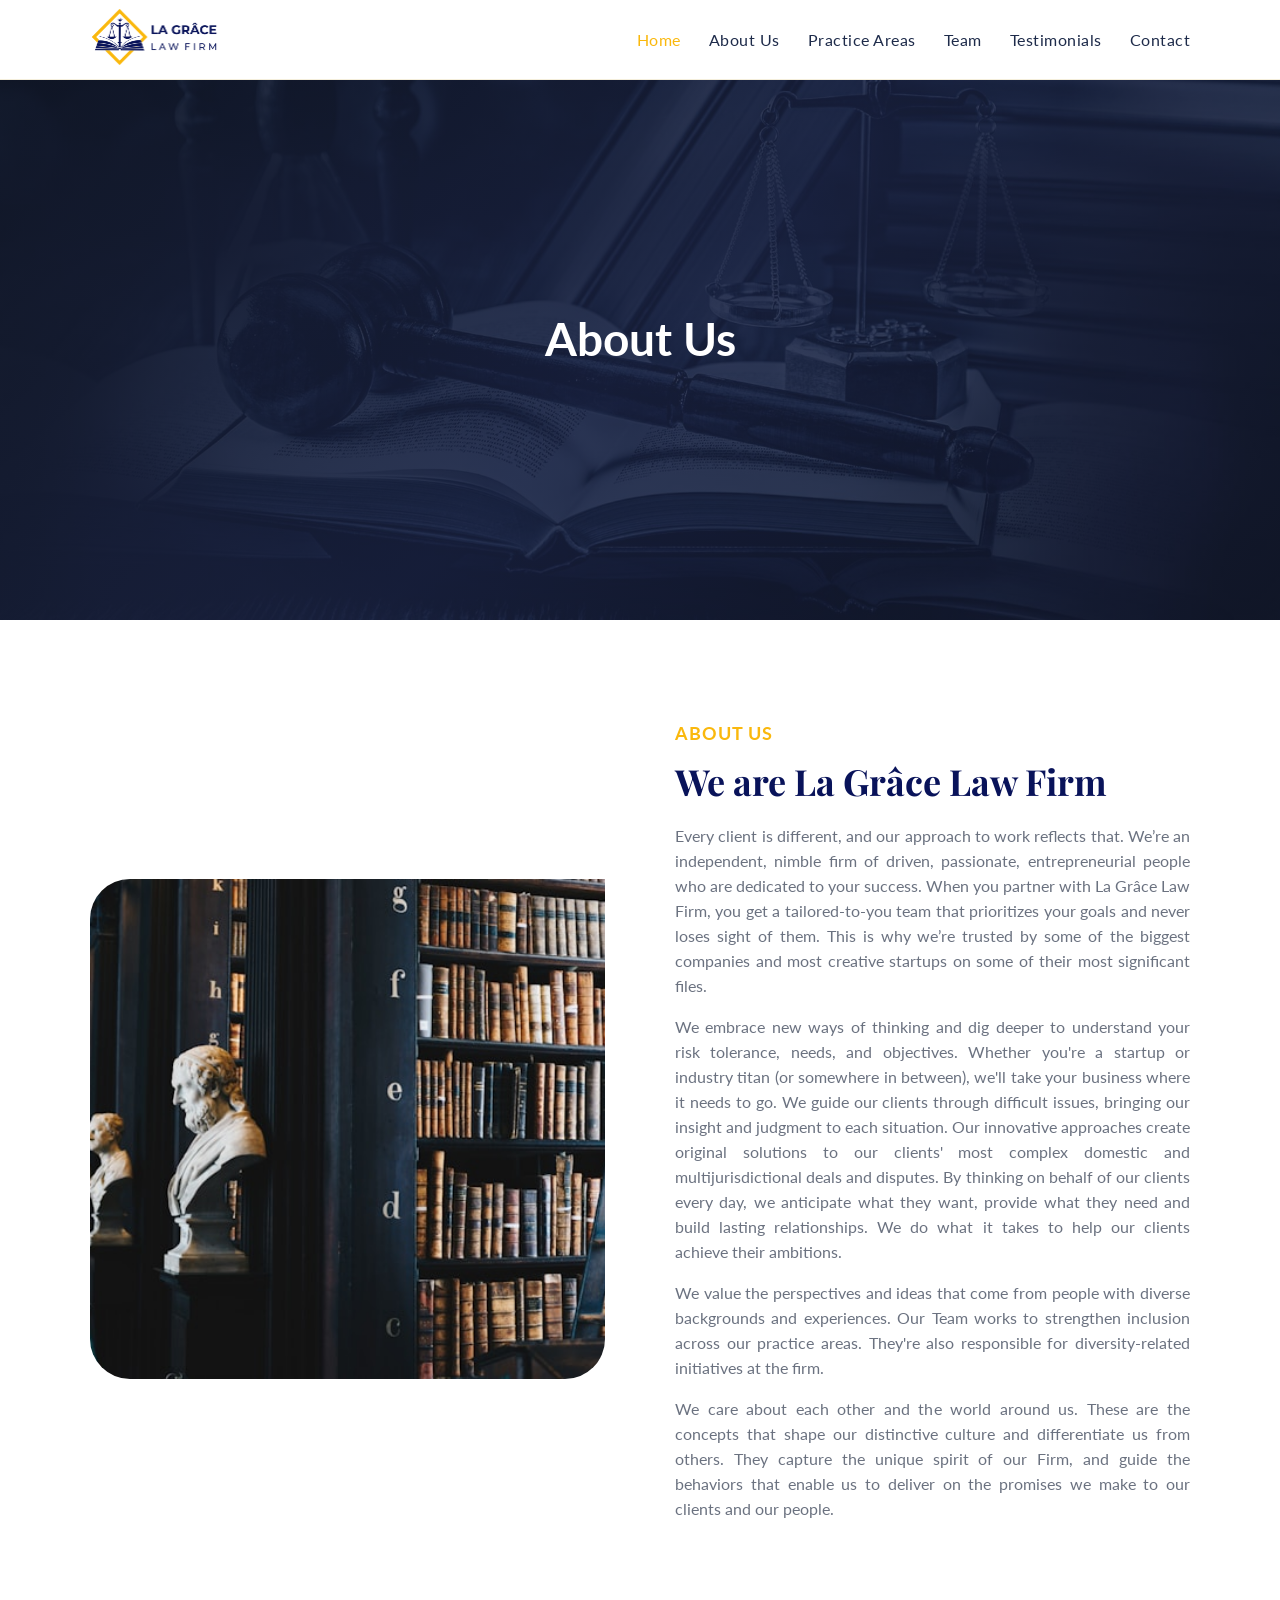
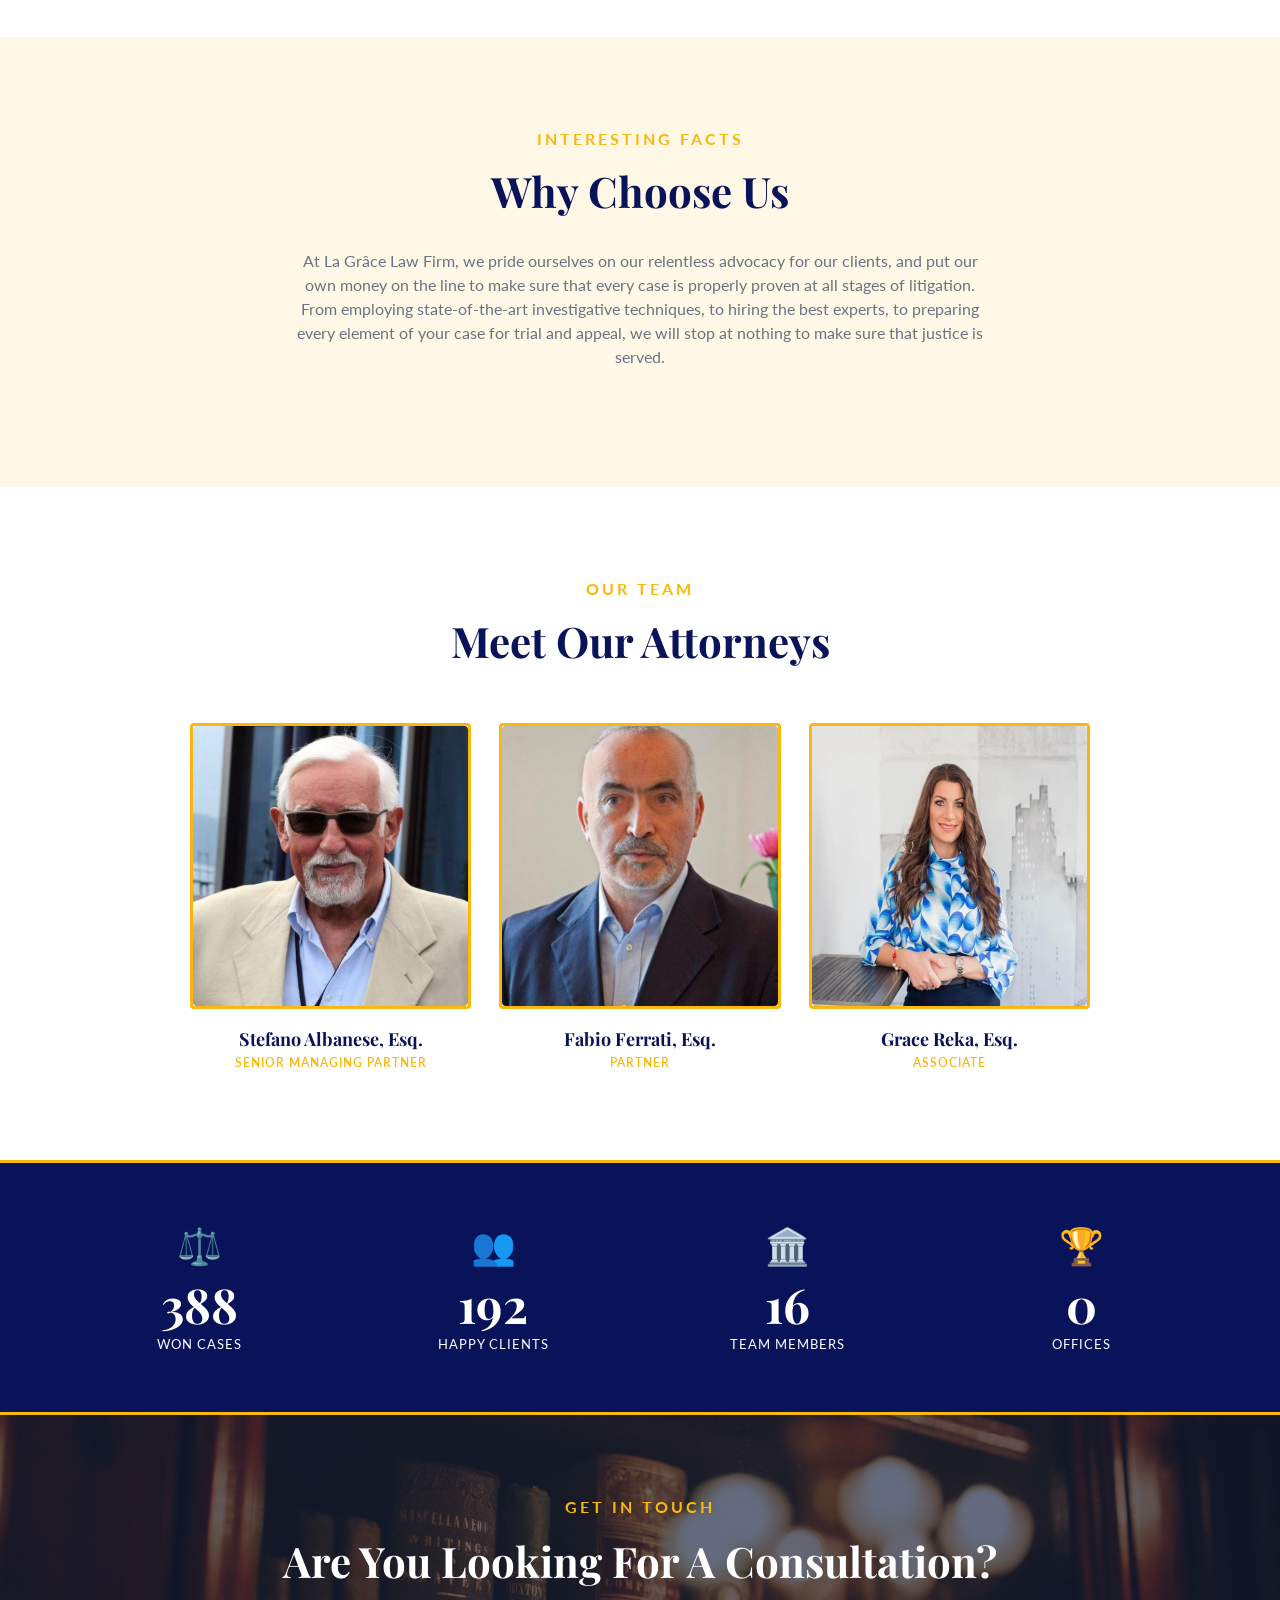
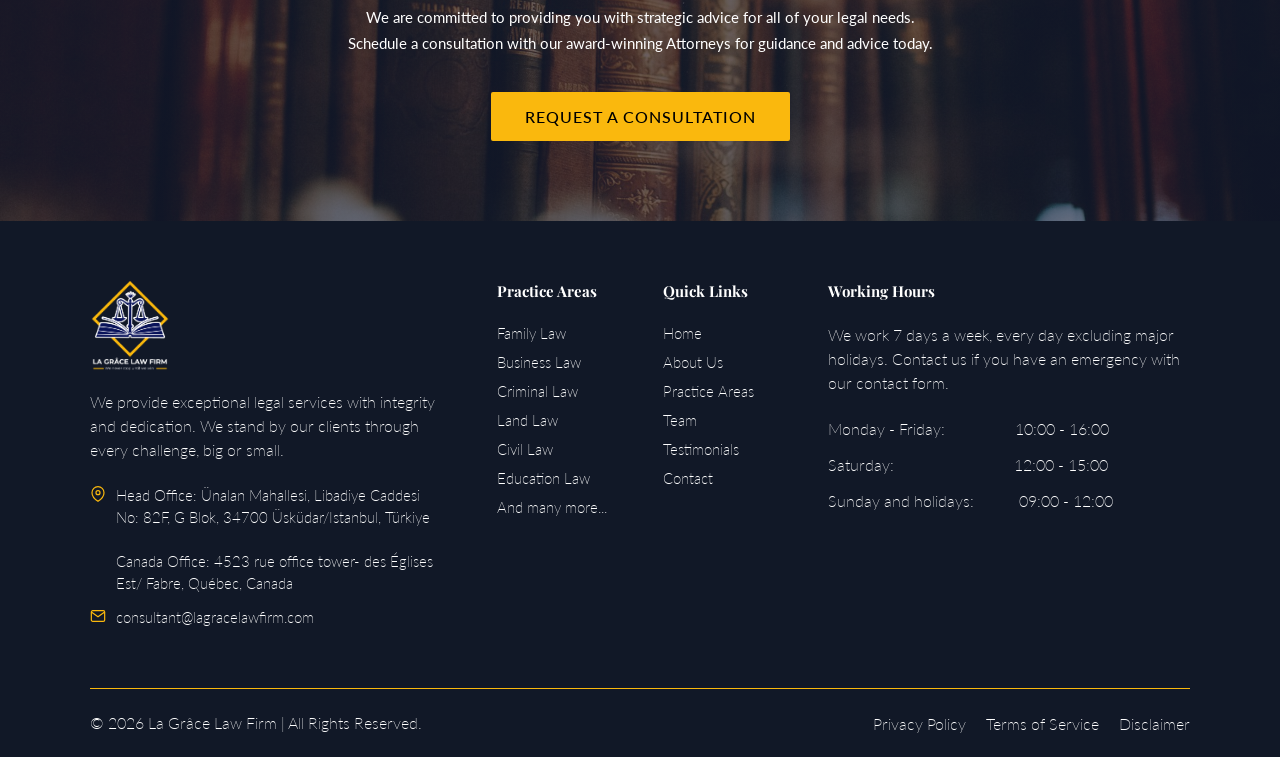
==== commit 4fd8124e: "remove testimonials section" ====
--- a/about-us.html
+++ b/about-us.html
@@ -173,32 +173,6 @@
       </div>
     </div>
 
-    <!-- TESTIMONIAL -->
-    <section class="testimonial">
-      <div class="testimonial-inner">
-        <div class="section-header">
-          <p class="section-pre">Testimonials</p>
-          <h2 class="section-title">What Clients Say</h2>
-        </div>
-
-        <p class="test-text">
-          I recently got myself into trouble and needed a lawyer ASAP. I reached
-          out to La Grâce Law Firm and they responded quickly on a weekend. I
-          was very anxious because a criminal charge would wreak havoc with my
-          job. The attorneys carefully listened to me and walked me through all
-          the key things to focus on. During one of the darkest times of my
-          life, they came through and pulled me back from the ledge. They really
-          made a difference in my case and my life.
-        </p>
-        <div class="test-author">Paul A.</div>
-        <div class="hero-btns">
-          <a href="testimonials.html" class="btn-gold"
-            >Read more testimonials</a
-          >
-        </div>
-      </div>
-    </section>
-
     <!-- CTA BANNER -->
     <section class="cta-banner">
       <p class="section-pre" style="margin-bottom: 14px">Get In Touch</p>
--- a/css/style.css
+++ b/css/style.css
@@ -47,26 +47,6 @@
   width: 100%;
   max-width: 130px;
 }
-/* .nav-logo-icon {
-  width: 32px;
-  height: 32px;
-  border-radius: 50%;
-  background: var(--gold);
-  display: flex;
-  align-items: center;
-  justify-content: center;
-  font-family: "Playfair Display", serif;
-  font-weight: 700;
-  color: #fff;
-  font-size: 14px;
-} */
-/* .nav-logo span {
-  color: #fff;
-  font-size: 18px;
-  font-weight: 700;
-  letter-spacing: 1px;
-  font-family: "Playfair Display", serif;
-} */
 .nav-links {
   display: flex;
   gap: 28px;
@@ -231,7 +211,7 @@
     linear-gradient(
       135deg,
       rgba(17, 24, 39, 0.88) 0%,
-      rgba(26, 35, 64, 0.82) 60%,
+      rgba(26, 35, 64, 0.82) 50%,
       rgba(17, 24, 39, 0.7) 100%
     ),
     url("/img/homepage_images/about-us-hero.jpg") center/cover no-repeat;
@@ -239,6 +219,64 @@
   align-items: center;
 }
 .about-us-hero-title {
+  font-size: 46px;
+  line-height: 52px;
+  font-weight: 700;
+  color: #fff;
+  margin-bottom: 22px;
+}
+
+/* -- PRACTICE AREAS HERO -- */
+.practice-areas-hero {
+  position: relative;
+  min-height: 60vh;
+  background:
+    linear-gradient(
+      135deg,
+      rgba(6, 6, 6, 0.88) 0%,
+      rgba(0, 0, 0, 0.6) 50%,
+      rgba(17, 24, 39, 0.7) 100%
+    ),
+    url("/img/homepage_images/photo-1589829545856-d10d557cf43.jpg") center/cover
+      no-repeat;
+  display: flex;
+  align-items: center;
+}
+.practice-areas-hero-title {
+  font-size: 46px;
+  line-height: 52px;
+  font-weight: 700;
+  color: #fff;
+  margin-bottom: 22px;
+}
+
+/* -- TEAM HERO -- */
+.team-text {
+  color: var(--text-gray);
+  font-size: 16px;
+  line-height: 24px;
+  text-align: justify;
+  width: 100%;
+  padding: 60px 8% 0 8%;
+  justify-content: center;
+  margin: auto;
+}
+.team-hero {
+  position: relative;
+  min-height: 60vh;
+  background:
+    linear-gradient(
+      135deg,
+      rgba(6, 6, 6, 0.88) 0%,
+      rgba(0, 0, 0, 0.6) 50%,
+      rgba(17, 24, 39, 0.7) 100%
+    ),
+    url("/img/homepage_images/photo-1521791136064-7986c2920332.jpg")
+      center/cover no-repeat;
+  display: flex;
+  align-items: center;
+}
+.team-hero-title {
   font-size: 46px;
   line-height: 52px;
   font-weight: 700;
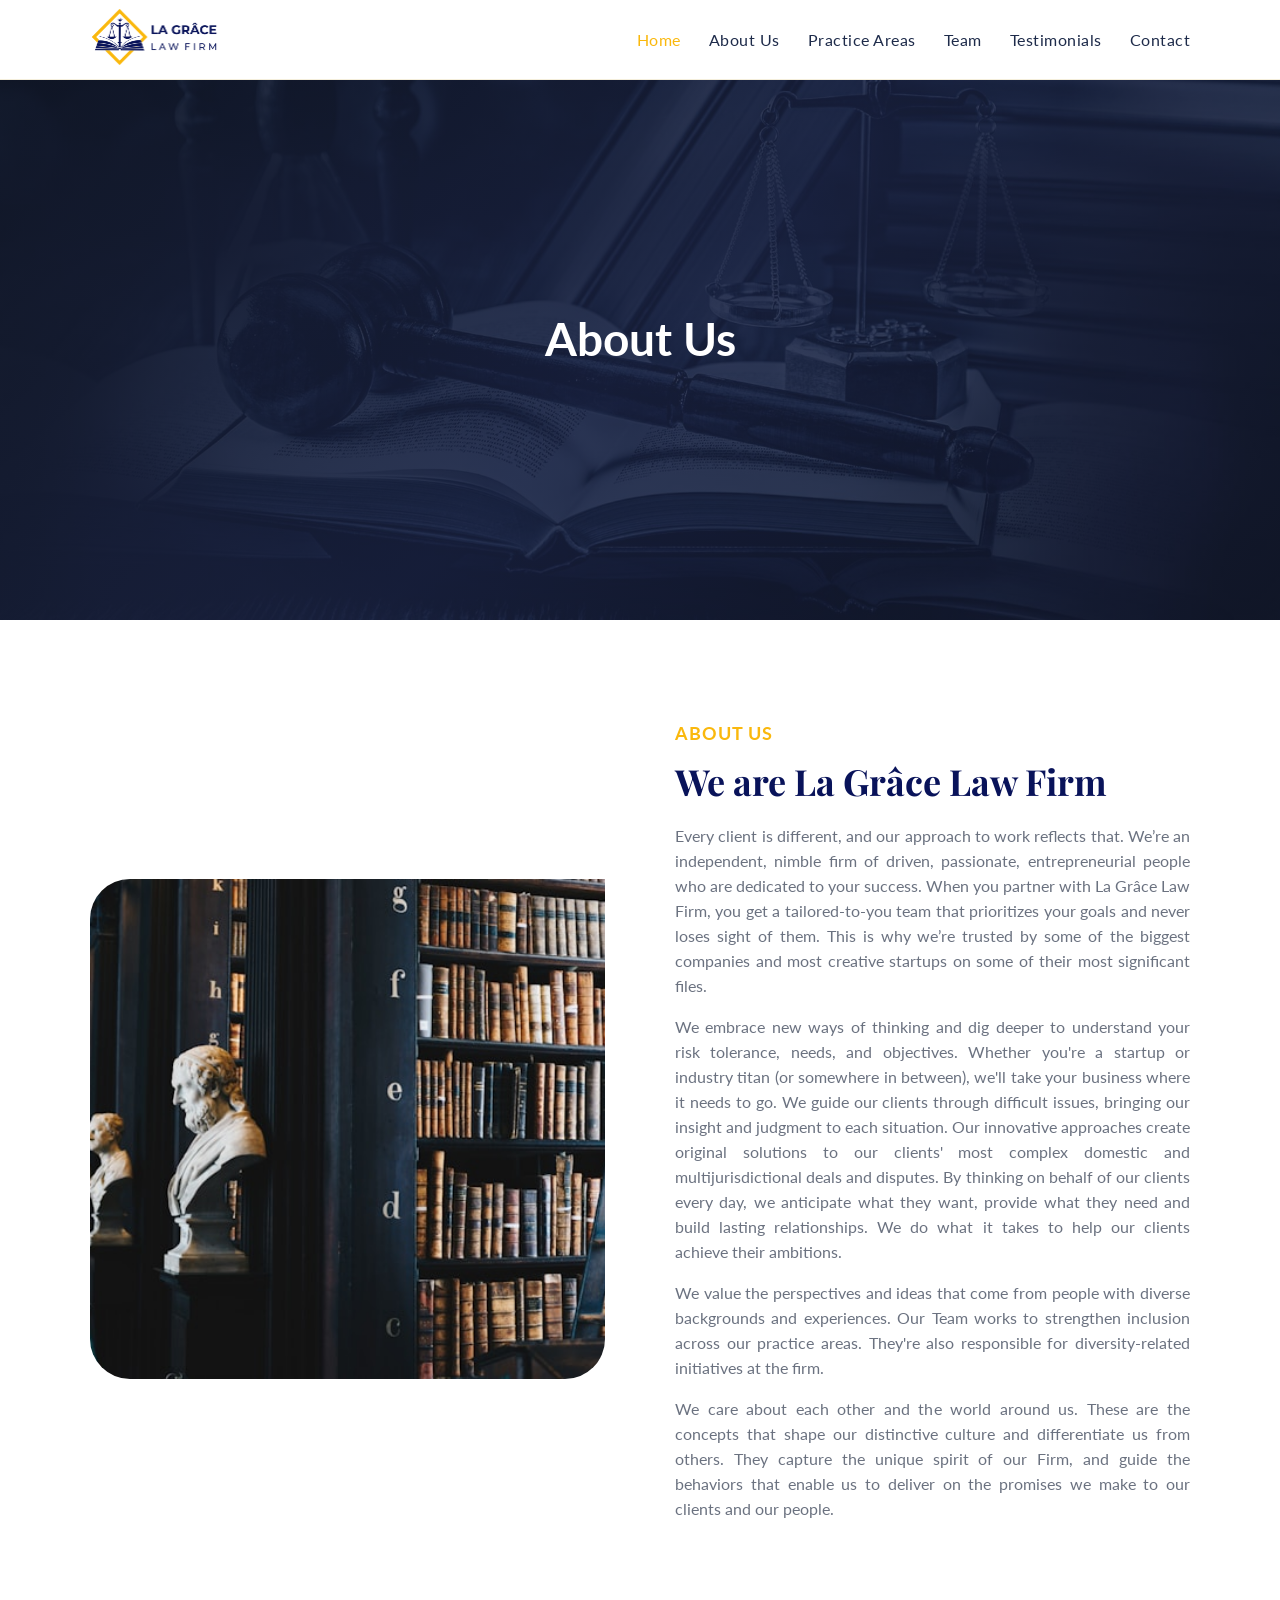
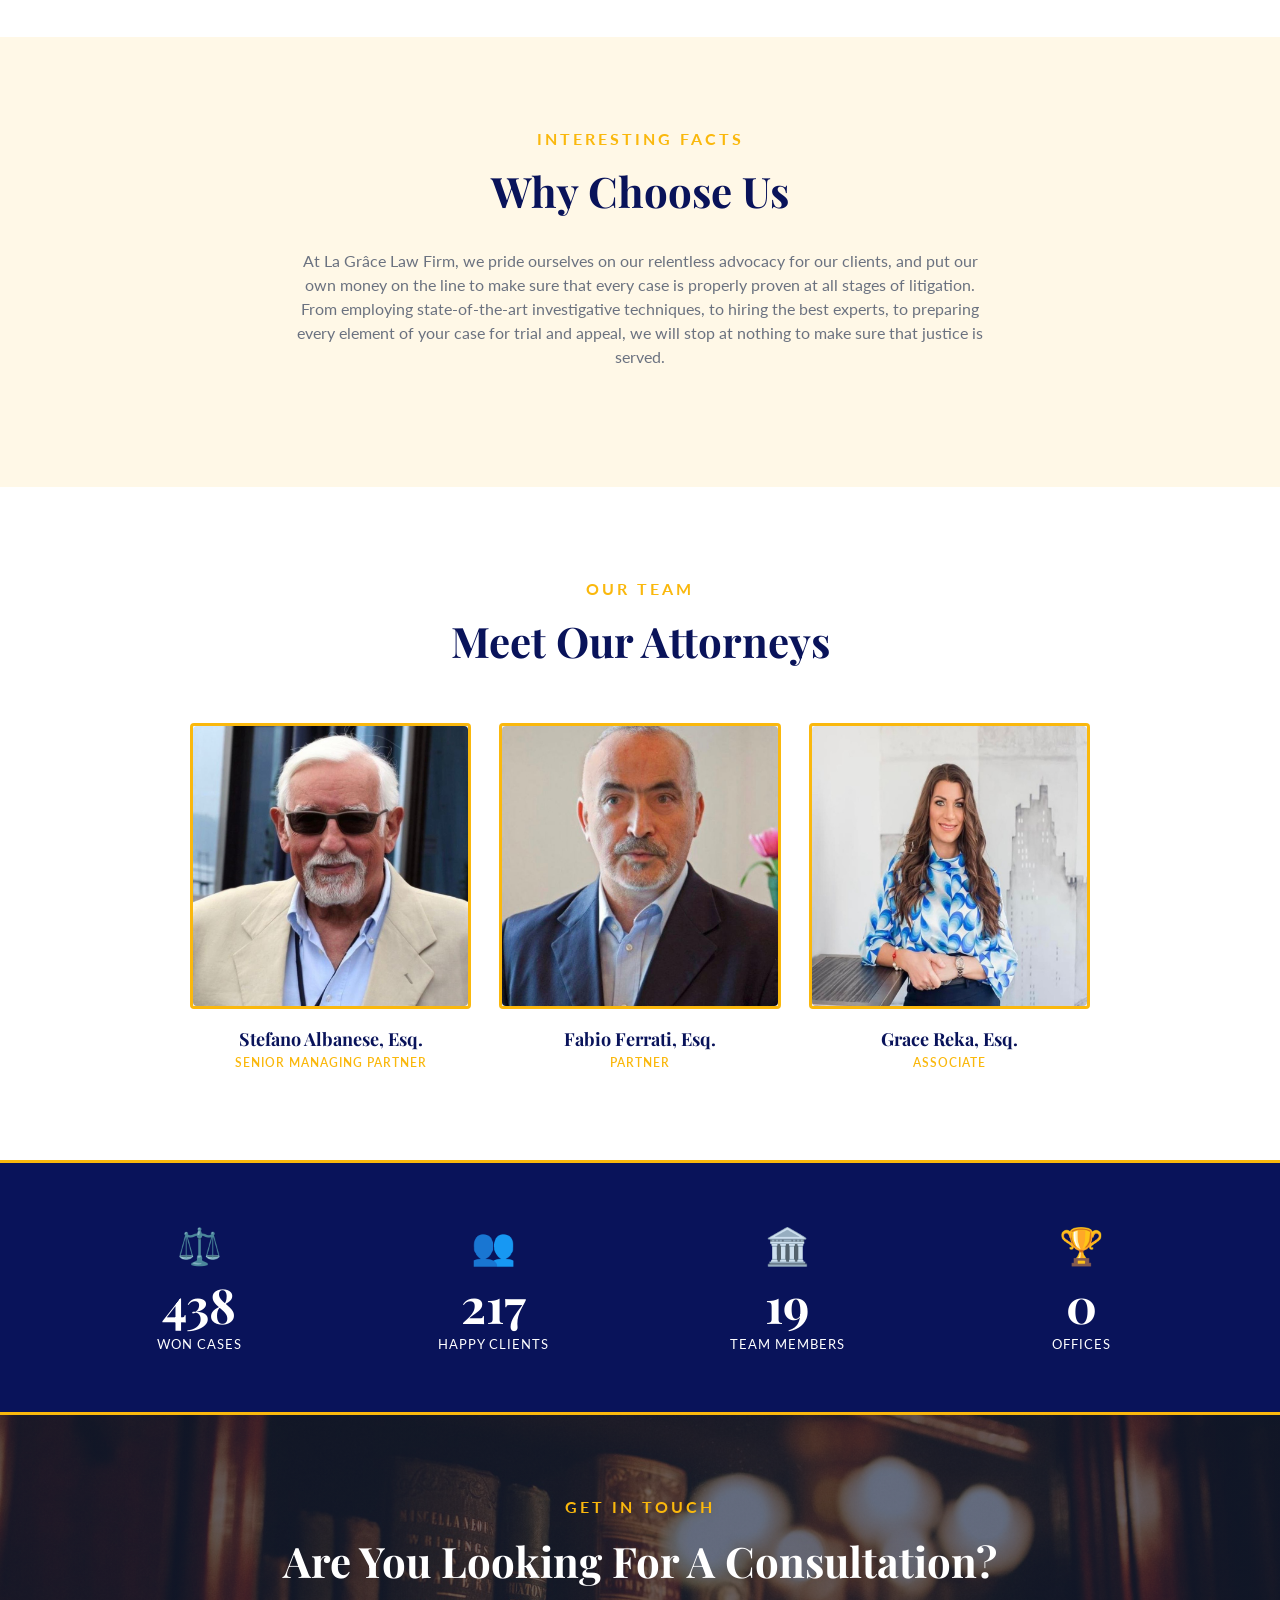
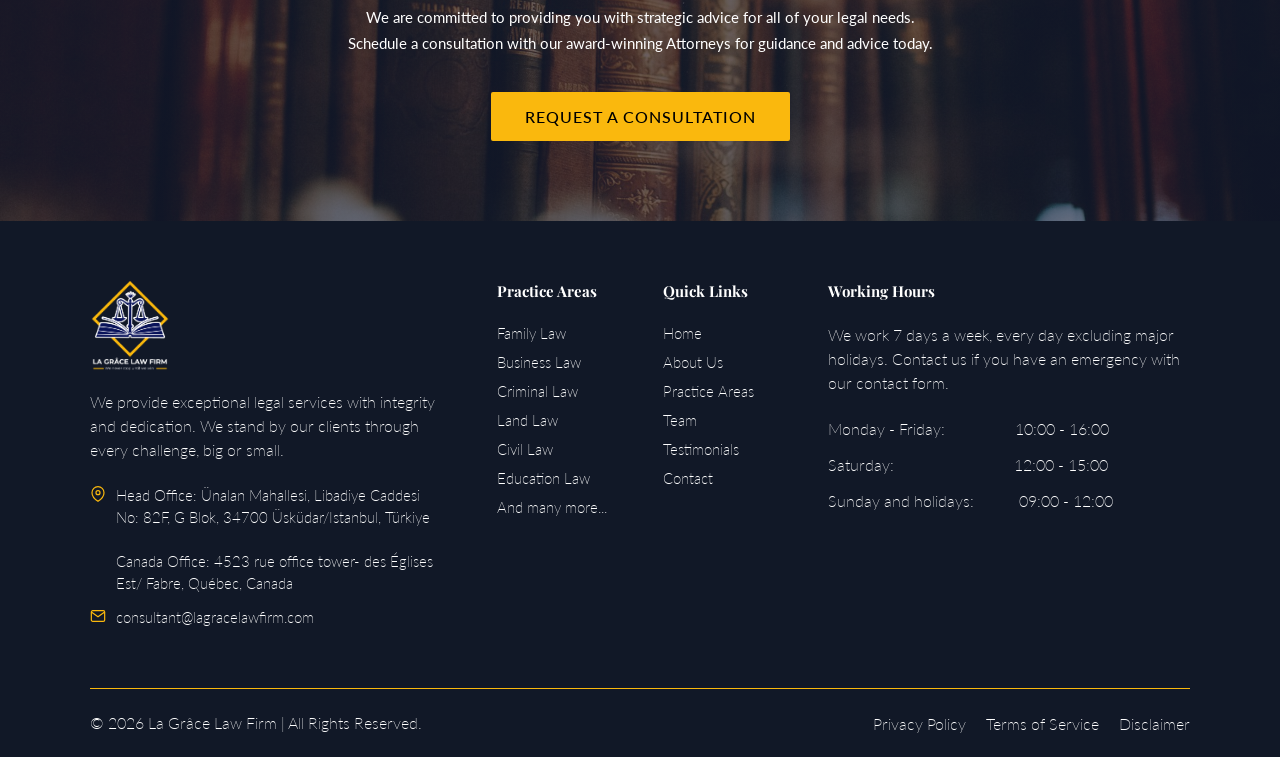
==== commit 31f13838: "Edit titles" ====
--- a/about-us.html
+++ b/about-us.html
@@ -9,7 +9,7 @@
     />
     <link rel="stylesheet" href="css/style.css" />
     <link rel="icon" href="img/favicon.png" type="image/x-icon" />
-    <title>La Grâce Law Firm | Homepage</title>
+    <title>La Grâce Law Firm</title>
   </head>
   <body>
     <!-- NAVBAR -->
--- a/css/style.css
+++ b/css/style.css
@@ -284,6 +284,139 @@
   margin-bottom: 22px;
 }
 
+/* -- TESTIMONIALS HERO -- */
+.testimonials-text {
+  color: var(--text-gray);
+  font-size: 16px;
+  line-height: 24px;
+  text-align: justify;
+  width: 100%;
+  padding: 60px 8% 0 8%;
+  justify-content: center;
+  margin: auto;
+}
+.testimonials-hero {
+  position: relative;
+  min-height: 60vh;
+  background:
+    linear-gradient(
+      135deg,
+      rgba(6, 6, 6, 0.88) 0%,
+      rgba(0, 0, 0, 0.3) 50%,
+      rgba(17, 24, 39, 0.7) 100%
+    ),
+    url("/img/homepage_images/photo-15567611754b46a572b750.jpg") center/cover
+      no-repeat;
+  display: flex;
+  align-items: center;
+}
+.testimonials-hero-title {
+  font-size: 46px;
+  line-height: 52px;
+  font-weight: 700;
+  color: #fff;
+  margin-bottom: 22px;
+}
+
+/* -- CONTACT HERO -- */
+.contact-hero {
+  position: relative;
+  min-height: 60vh;
+  background:
+    linear-gradient(
+      135deg,
+      rgba(17, 24, 39, 0.88) 0%,
+      rgba(26, 35, 64, 0.82) 50%,
+      rgba(17, 24, 39, 0.7) 100%
+    ),
+    url("/img/homepage_images/about-us-hero.jpg") center/cover no-repeat;
+  display: flex;
+  align-items: center;
+}
+.contact-hero-title {
+  font-size: 46px;
+  line-height: 52px;
+  font-weight: 700;
+  color: #fff;
+  margin-bottom: 22px;
+}
+
+/* -- LOCATION -- */
+.location {
+  width: 90%;
+  margin: auto;
+  padding: 80px 0 0 0;
+}
+.location iframe {
+  width: 100%;
+}
+.contact-page {
+  display: flex;
+  padding: 80px 5%;
+}
+.row {
+  width: 100%;
+  max-width: 100%;
+}
+.contact-item {
+  display: flex;
+  gap: 10px;
+  align-items: flex-start;
+  margin-bottom: 40px;
+}
+.contact-item svg {
+  width: 16px;
+  height: 16px;
+  stroke: var(--gold);
+  fill: none;
+  stroke-width: 1.8;
+  flex-shrink: 0;
+  margin-top: 2px;
+}
+.contact-item span {
+  color: #000;
+  font-size: 15px;
+  line-height: 20px;
+  font-weight: 400;
+}
+.contact-form {
+  width: 100%;
+  max-width: 50%;
+}
+.contact-form h4 {
+  font-size: 32px;
+  line-height: 40px;
+  color: var(--navy);
+  text-transform: uppercase;
+  padding-bottom: 15px;
+}
+.contact-form p {
+  font-size: 16px;
+  line-height: 24px;
+  padding-bottom: 20px;
+}
+.contact-form form {
+  background-color: var(--light-bg);
+  padding: 30px;
+}
+.contact-form input,
+textarea {
+  width: 100%;
+  padding: 8px;
+  margin-bottom: 15px;
+  outline: none;
+  font-family: "lato";
+  font-size: 16px;
+  line-height: 24px;
+}
+.contact-form textarea {
+  resize: none;
+  height: 200px;
+}
+.contact-form button {
+  margin-top: 30px;
+}
+
 /* ── HERO STATS BAR ── */
 .stats-bar {
   background: var(--navy);
@@ -455,6 +588,60 @@
   line-height: 25px;
   text-align: justify;
   margin-bottom: 16px;
+}
+
+/* -- TESTIMONIALS MAIN -- */
+.testimonials-container {
+  background-color: var(--light-bg);
+  padding: 80px 7%;
+}
+.testimonials-content {
+  display: flex;
+  gap: 60px;
+}
+.testimonials-left {
+  width: 100%;
+  max-width: 75%;
+  flex: 1;
+}
+.stars-icon {
+  color: var(--gold);
+  padding-bottom: 15px;
+}
+.text-left p {
+  font-size: 16px;
+  line-height: 24px;
+  text-align: justify;
+  padding-bottom: 50px;
+}
+.testimonials-right {
+  margin: auto;
+  flex: 1;
+  width: 100%;
+  max-width: 25%;
+  justify-content: center;
+  text-align: center;
+  border: 5px solid var(--navy);
+}
+.right-content {
+  padding: 60px 20px 0 20px;
+}
+.right-content h4 {
+  font-size: 22px;
+  line-height: 30px;
+  text-align: center;
+  width: 100%;
+  max-width: 80%;
+  margin: auto;
+  color: var(--navy);
+  padding-bottom: 50px;
+  font-weight: 700;
+}
+.right-content p {
+  font-size: 16px;
+  line-height: 24px;
+  margin: auto;
+  padding-bottom: 50px;
 }
 /* -- WHY CHOOSE US-- */
 .about-us-why {
@@ -683,22 +870,6 @@
 .attorney-card:hover .attorney-img {
   transform: scale(1.05);
 }
-/* .attorney-overlay {
-  position: absolute;
-  inset: 0;
-  background: linear-gradient(
-    to top,
-    rgba(26, 35, 64, 0.7) 0%,
-    transparent 60%
-  );
-  opacity: 0;
-  transition: opacity 0.3s;
-  display: flex;
-  align-items: flex-end;
-  justify-content: center;
-  padding-bottom: 18px;
-  gap: 12px;
-} */
 .attorney-card:hover .attorney-overlay {
   opacity: 1;
 }
@@ -749,8 +920,6 @@
   gap: 24px;
   text-align: center;
   border-top: 3px solid var(--gold);
-}
-.counter-item {
 }
 .counter-icon {
   font-size: 36px;
@@ -930,8 +1099,6 @@
   padding-bottom: 48px;
   border-bottom: 1.3px solid var(--gold);
 }
-.footer-brand {
-}
 .footer-logo img {
   width: 100%;
   max-width: 80px;
@@ -940,25 +1107,6 @@
   gap: 8px;
   margin-bottom: 18px;
 }
-/* .footer-logo-icon {
-  width: 34px;
-  height: 34px;
-  border-radius: 50%;
-  background: var(--gold);
-  display: flex;
-  align-items: center;
-  justify-content: center;
-  font-family: "Playfair Display", serif;
-  font-weight: 700;
-  color: #fff;
-  font-size: 14px;
-} */
-/* .footer-logo span {
-  color: #fff;
-  font-size: 18px;
-  font-weight: 700;
-  font-family: "Playfair Display", serif;
-} */
 .footer-about {
   color: var(--white);
   font-size: 16px;
@@ -1149,8 +1297,18 @@
   .attorneys-grid {
     grid-template-columns: 1fr 1fr;
   }
-  .news-grid {
-    grid-template-columns: 1fr;
+  .testimonials-content {
+    display: flex;
+    flex-direction: column;
+    gap: 20px;
+  }
+  .testimonials-left {
+    width: 100%;
+    max-width: 100%;
+    flex: 1;
+  }
+  .testimonials-right {
+    max-width: 100%;
   }
   .footer-grid {
     grid-template-columns: 1fr;
@@ -1160,6 +1318,15 @@
     flex-direction: column;
     text-align: center;
   }
+  .contact-page {
+    display: flex;
+    flex-direction: column;
+    gap: 30px;
+  }
+  .contact-form {
+    width: 100%;
+    max-width: 100%;
+  }
 }
 
 @media (max-width: 480px) {
@@ -1193,6 +1360,28 @@
     flex-direction: column;
     align-items: center;
   }
+  .testimonials-content {
+    display: flex;
+    flex-direction: column;
+    gap: 20px;
+  }
+  .testimonials-left {
+    width: 100%;
+    max-width: 100%;
+    flex: 1;
+  }
+  .testimonials-right {
+    max-width: 100%;
+  }
+  .contact-page {
+    display: flex;
+    flex-direction: column;
+    gap: 30px;
+  }
+  .contact-form {
+    width: 100%;
+    max-width: 100%;
+  }
 }
 
 /* ── COUNTER ANIMATION ── */
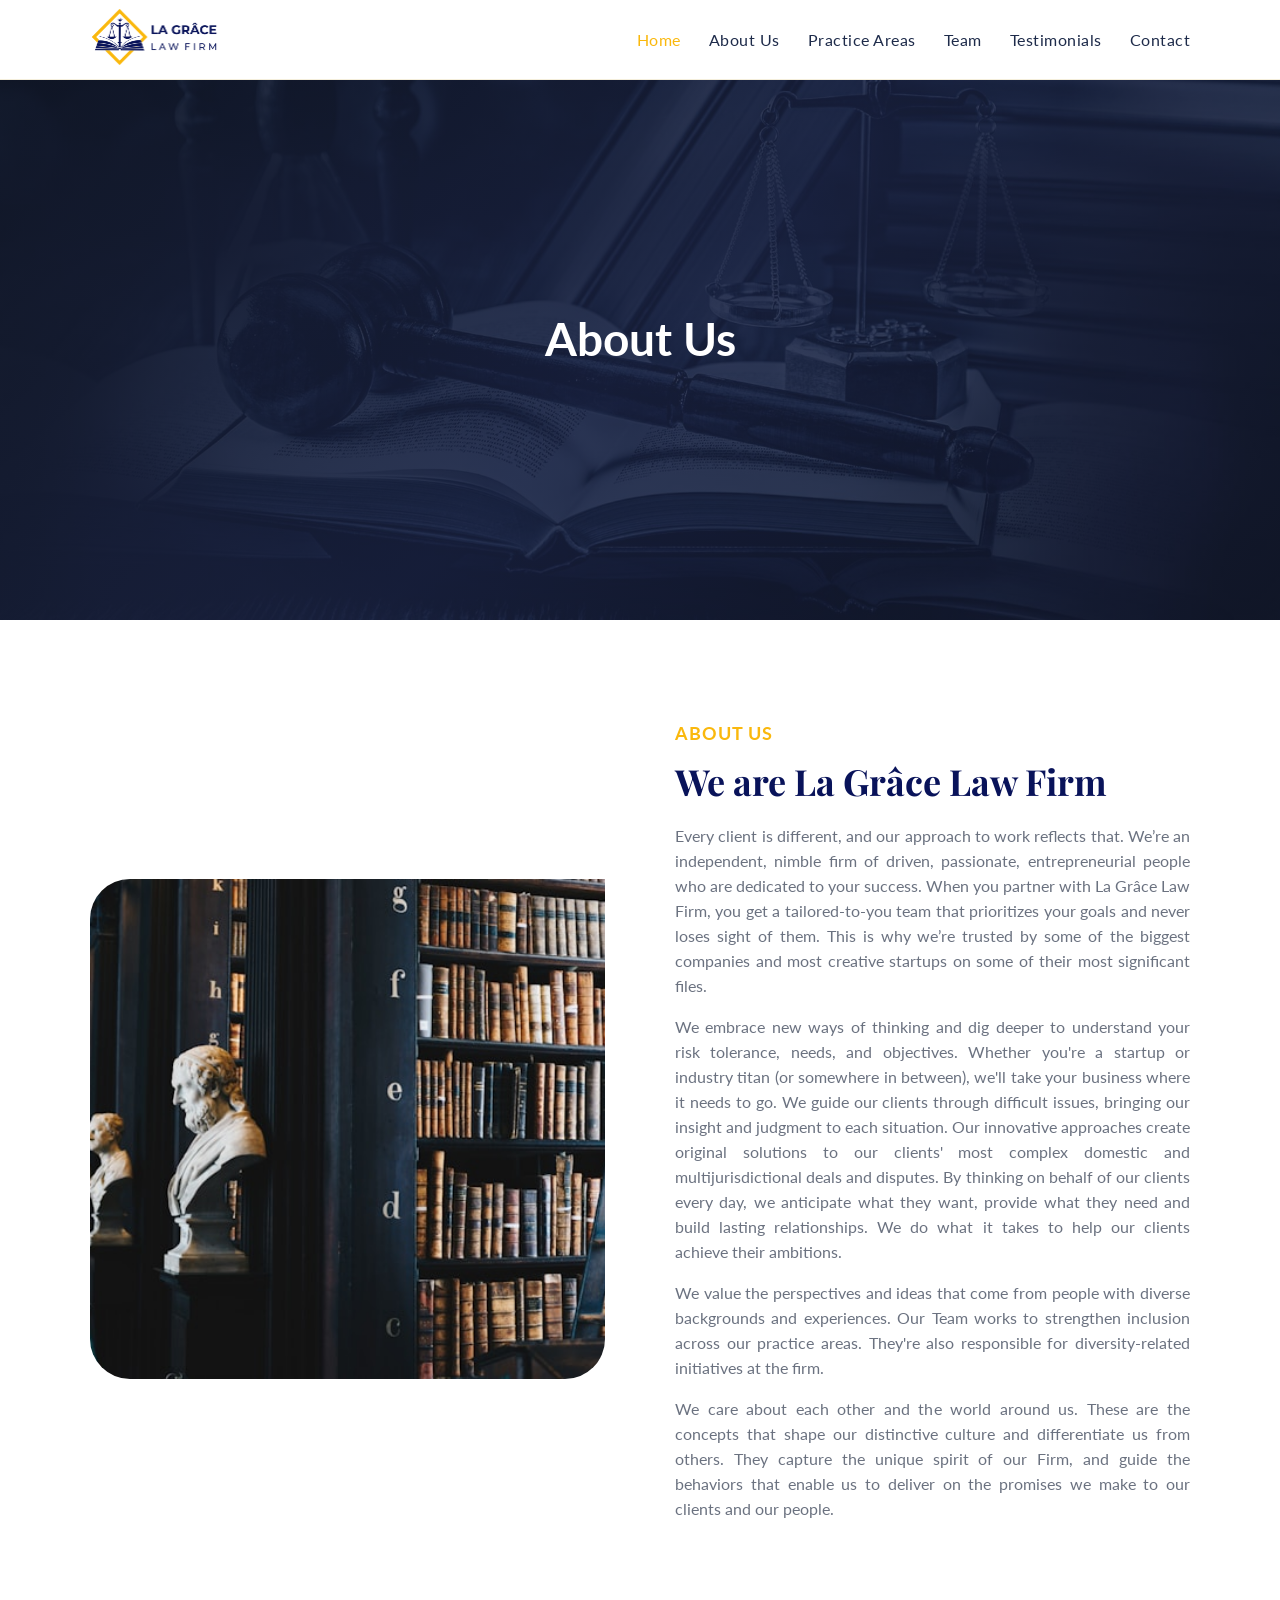
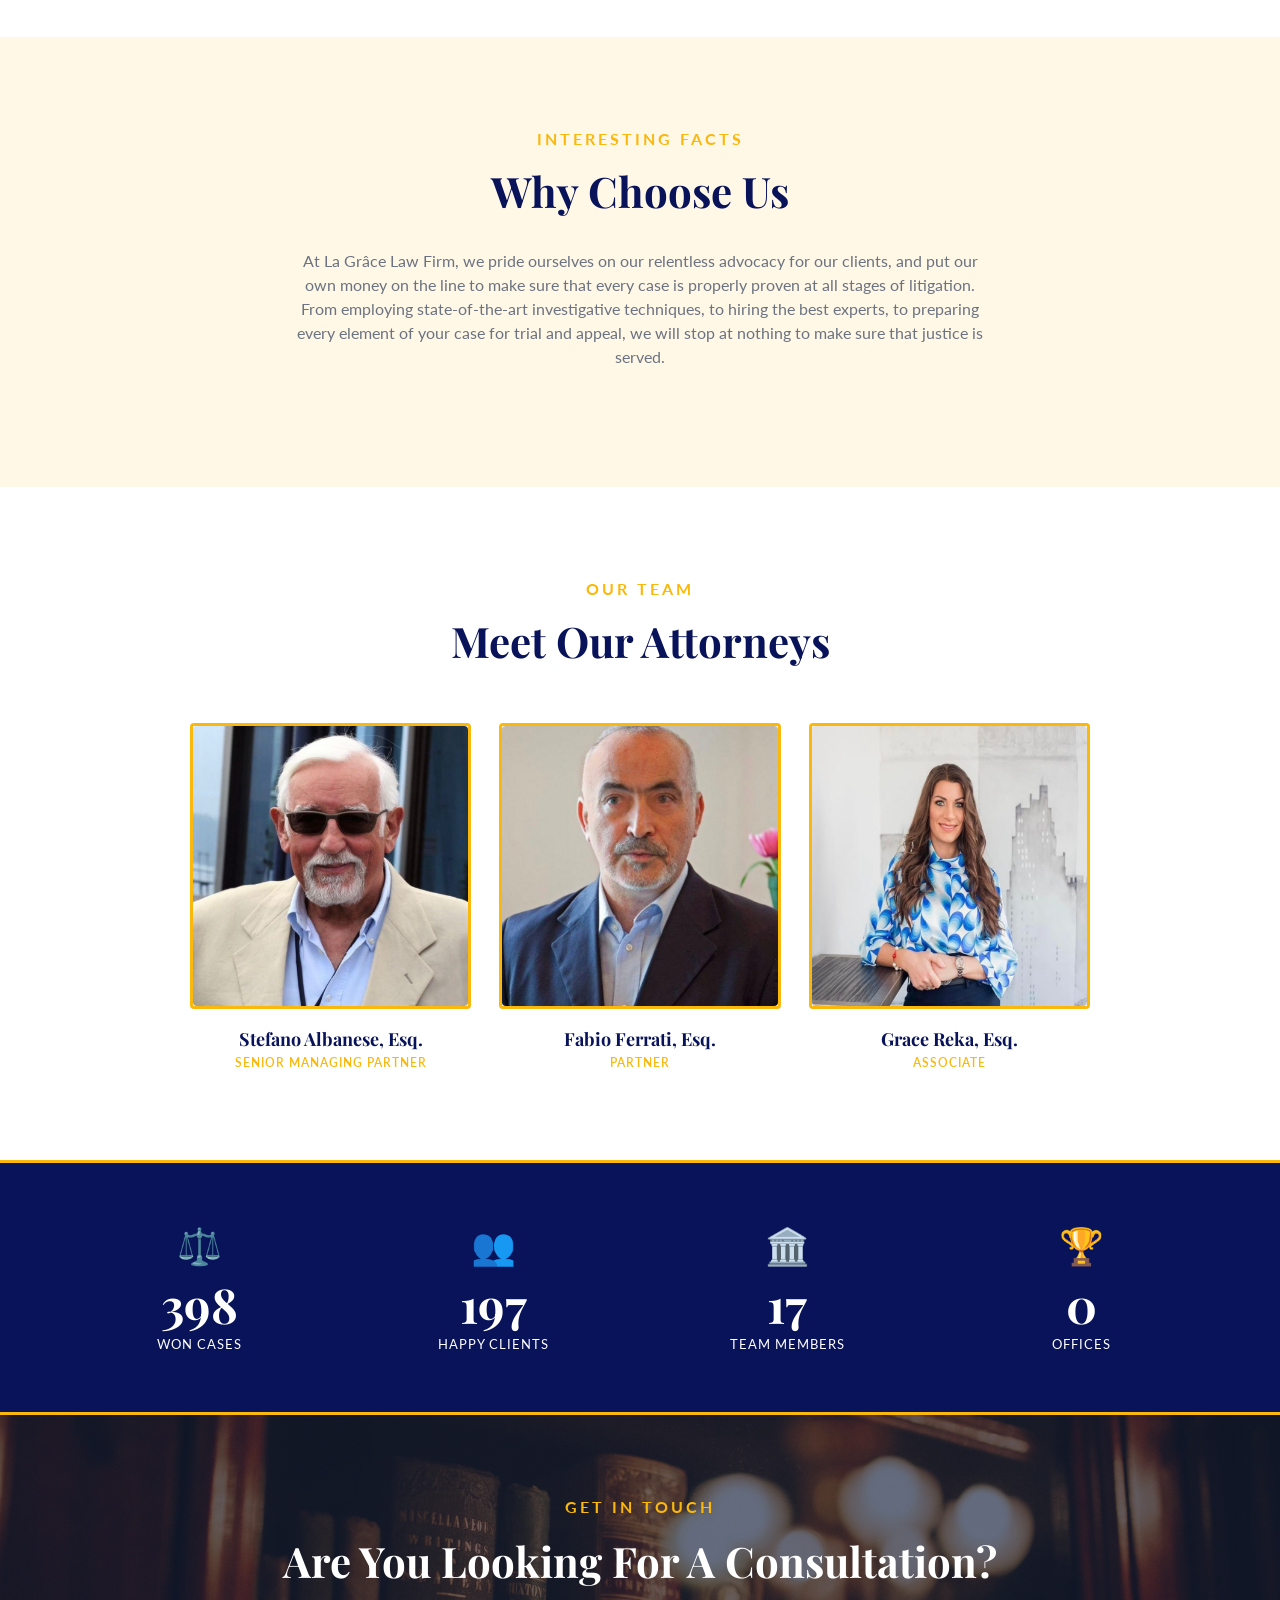
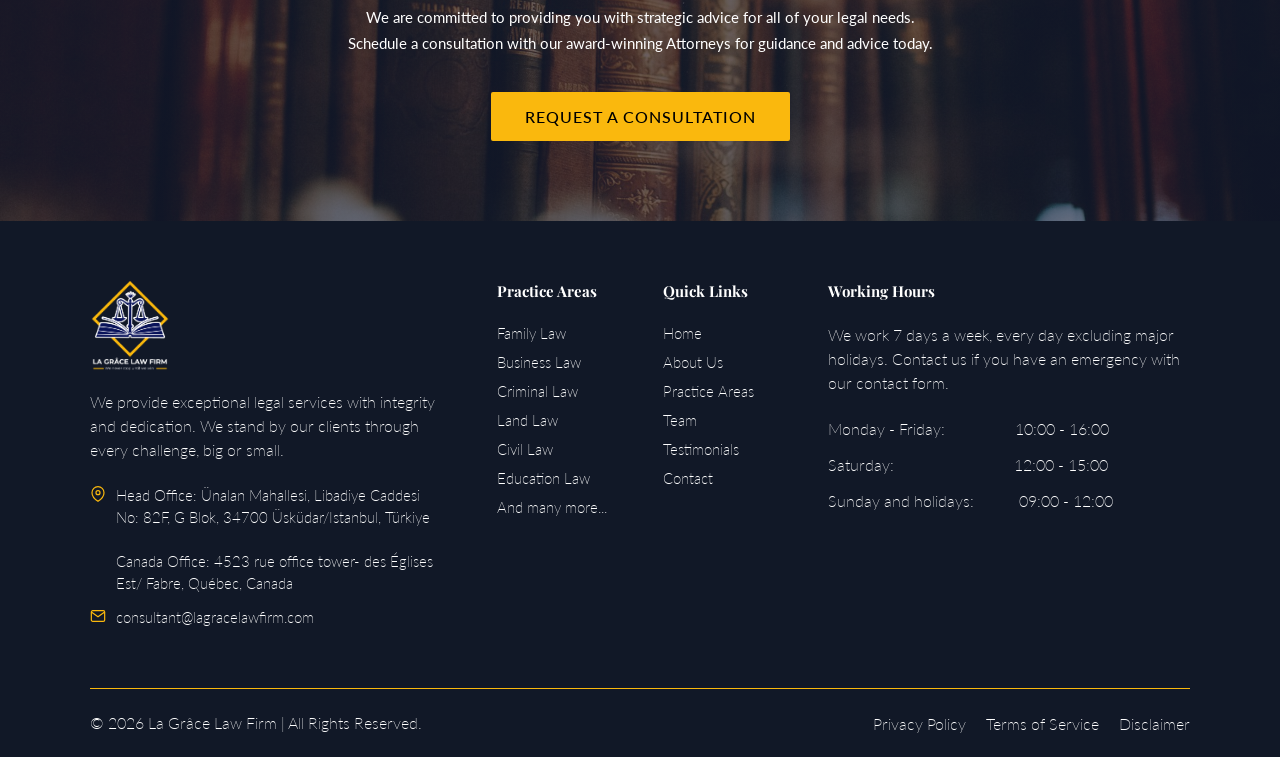
==== commit e1d2cf56: "Add privacy policy" ====
--- a/about-us.html
+++ b/about-us.html
@@ -271,7 +271,7 @@
           © 2026 La Grâce Law Firm | All Rights Reserved.
         </div>
         <div class="footer-btm-links">
-          <a href="#">Privacy Policy</a>
+          <a href="privacy-policy.html">Privacy Policy</a>
           <a href="#">Terms of Service</a>
           <a href="#">Disclaimer</a>
         </div>
--- a/css/style.css
+++ b/css/style.css
@@ -1209,6 +1209,28 @@
 .footer-btm-links a:hover {
   color: var(--gold);
 }
+.privacy-policy {
+  padding: 80px 7%;
+}
+.privacy-content h3 {
+  font-size: 46px;
+  line-height: 52px;
+  color: var(--navy);
+}
+.privacy-content h4 {
+  font-size: 22px;
+  line-height: 26px;
+  color: var(--navy);
+  padding: 20px 0;
+}
+.privacy-content p {
+  font-size: 16px;
+  line-height: 30px;
+}
+.privacy-content li {
+  padding: 6px 0;
+  margin-left: 30px;
+}
 
 /* ── ANIMATIONS ── */
 @keyframes fadeUp {
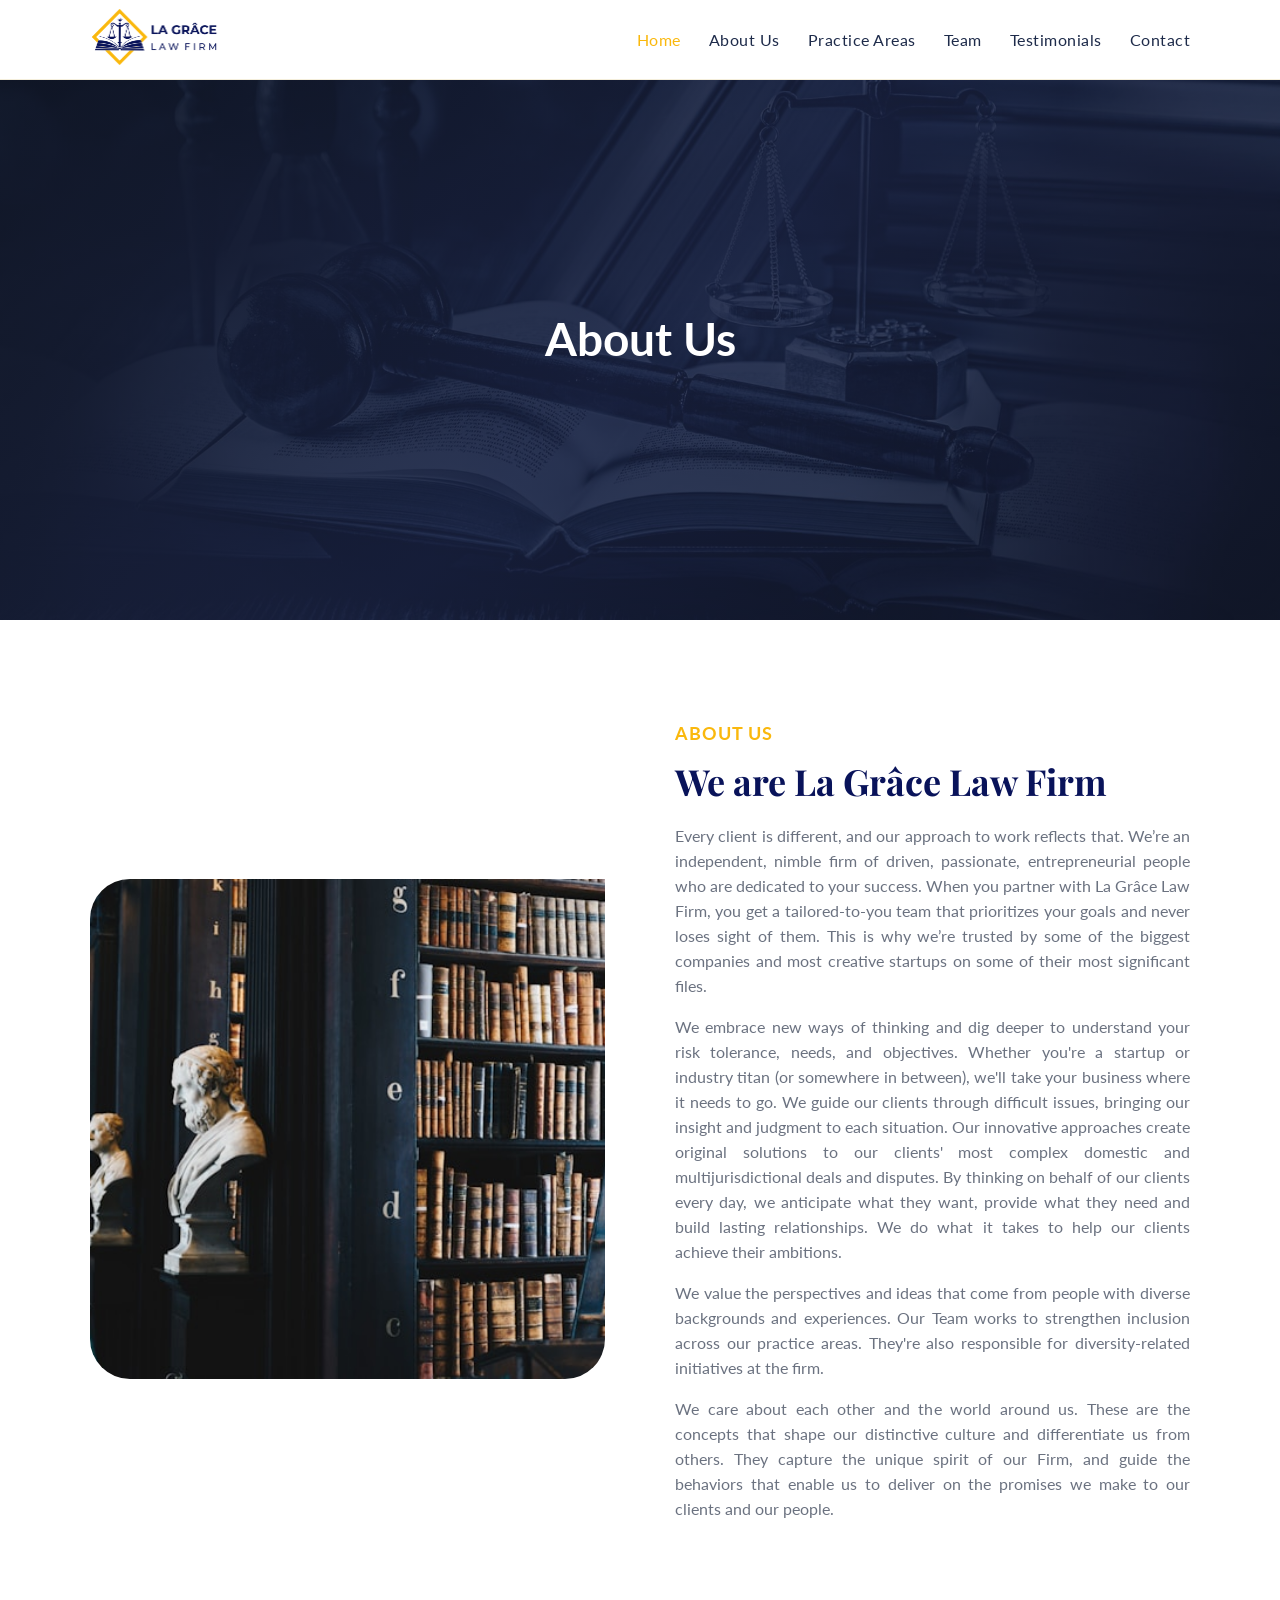
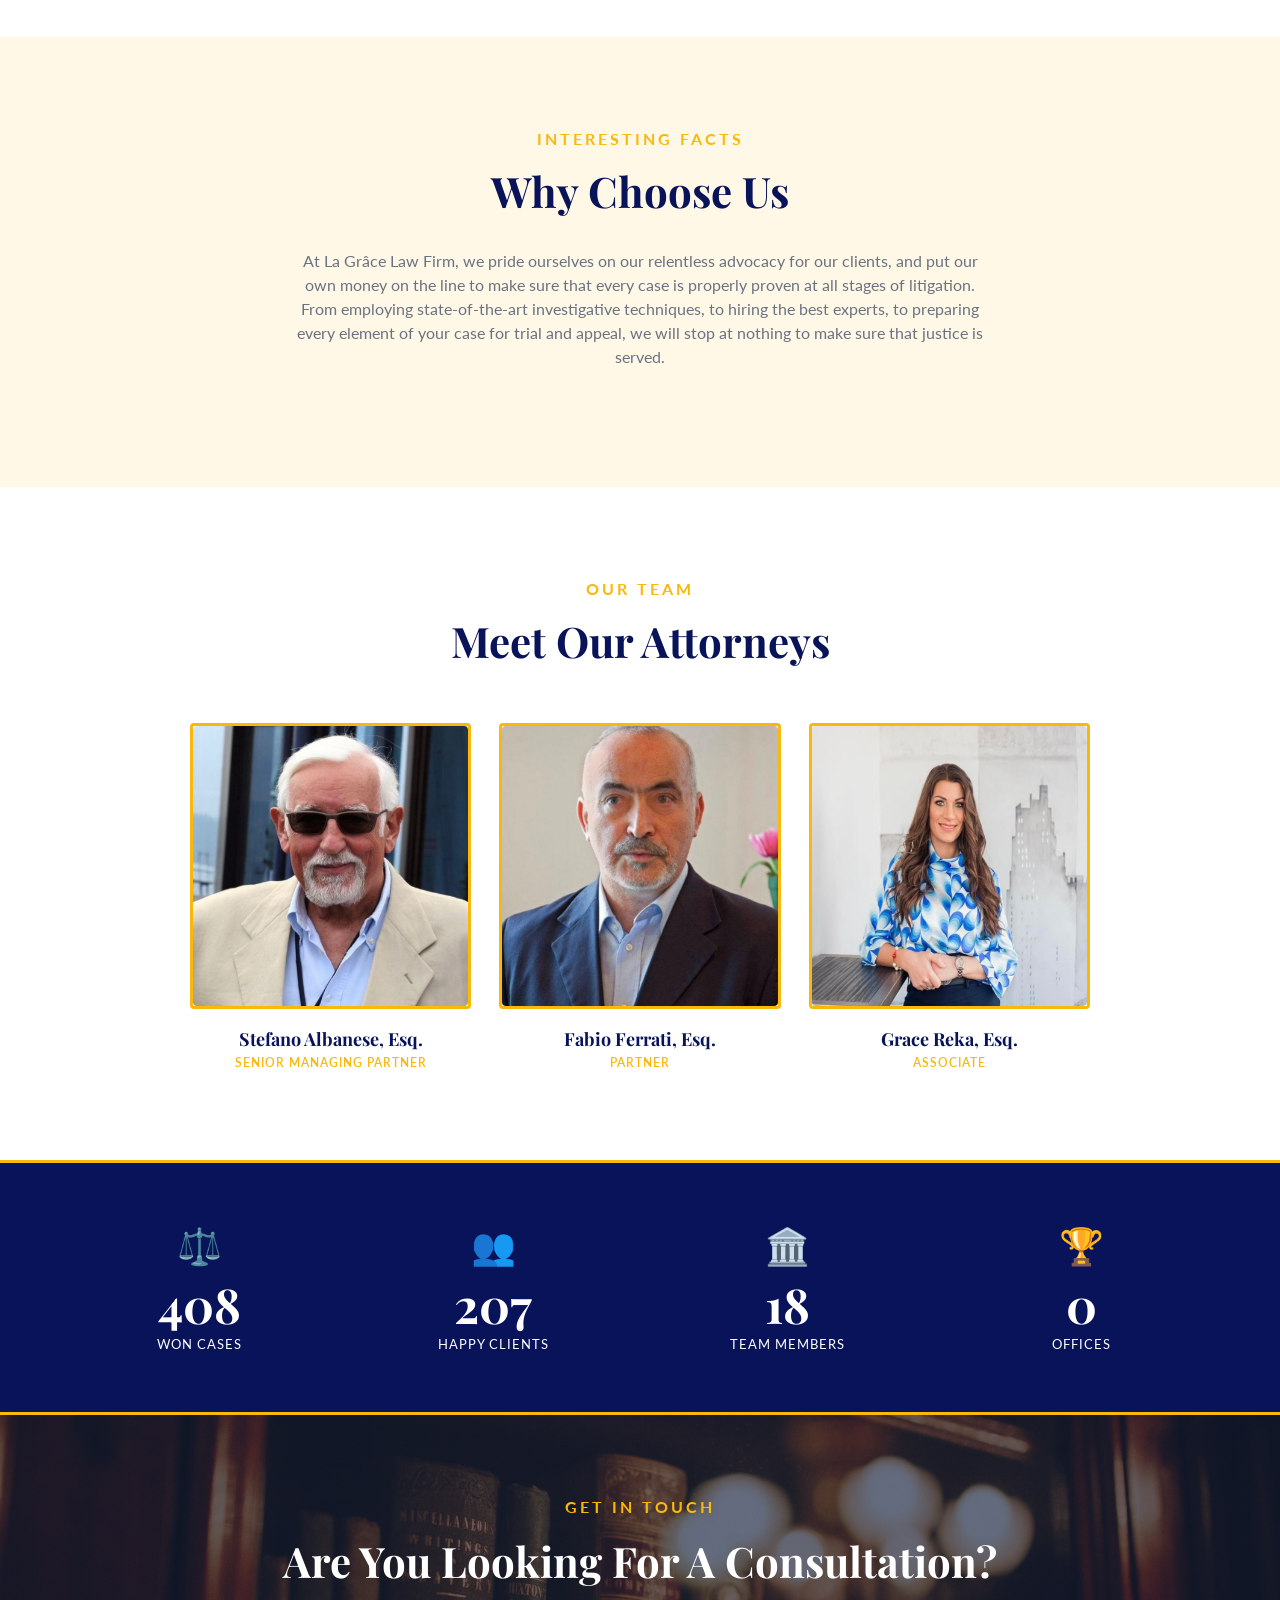
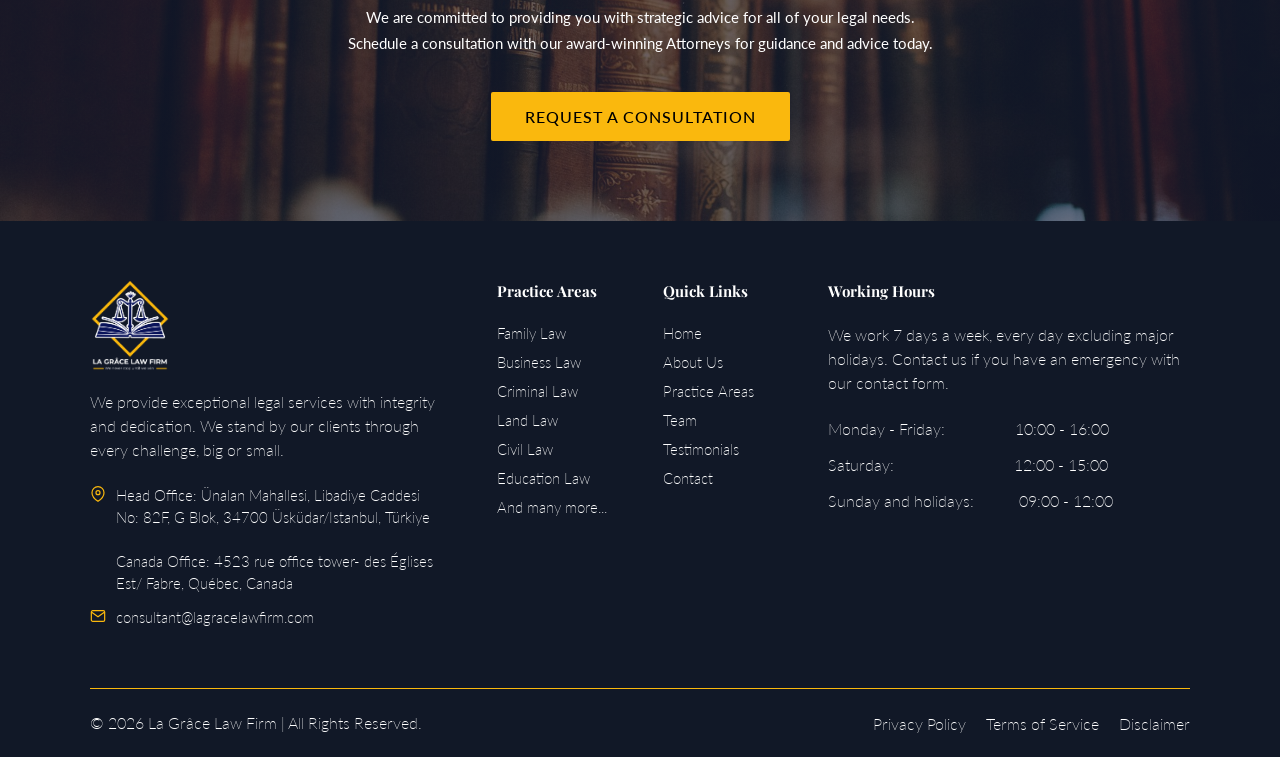
==== commit 2d590df8: "Add disclaimer" ====
--- a/about-us.html
+++ b/about-us.html
@@ -272,8 +272,8 @@
         </div>
         <div class="footer-btm-links">
           <a href="privacy-policy.html">Privacy Policy</a>
-          <a href="#">Terms of Service</a>
-          <a href="#">Disclaimer</a>
+          <a href="terms-of-service.html">Terms of Service</a>
+          <a href="disclaimer.html">Disclaimer</a>
         </div>
       </div>
     </footer>
--- a/css/style.css
+++ b/css/style.css
@@ -1226,10 +1226,14 @@
 .privacy-content p {
   font-size: 16px;
   line-height: 30px;
+  text-align: justify;
 }
 .privacy-content li {
   padding: 6px 0;
   margin-left: 30px;
+}
+.gap {
+  padding-top: 20px;
 }
 
 /* ── ANIMATIONS ── */
